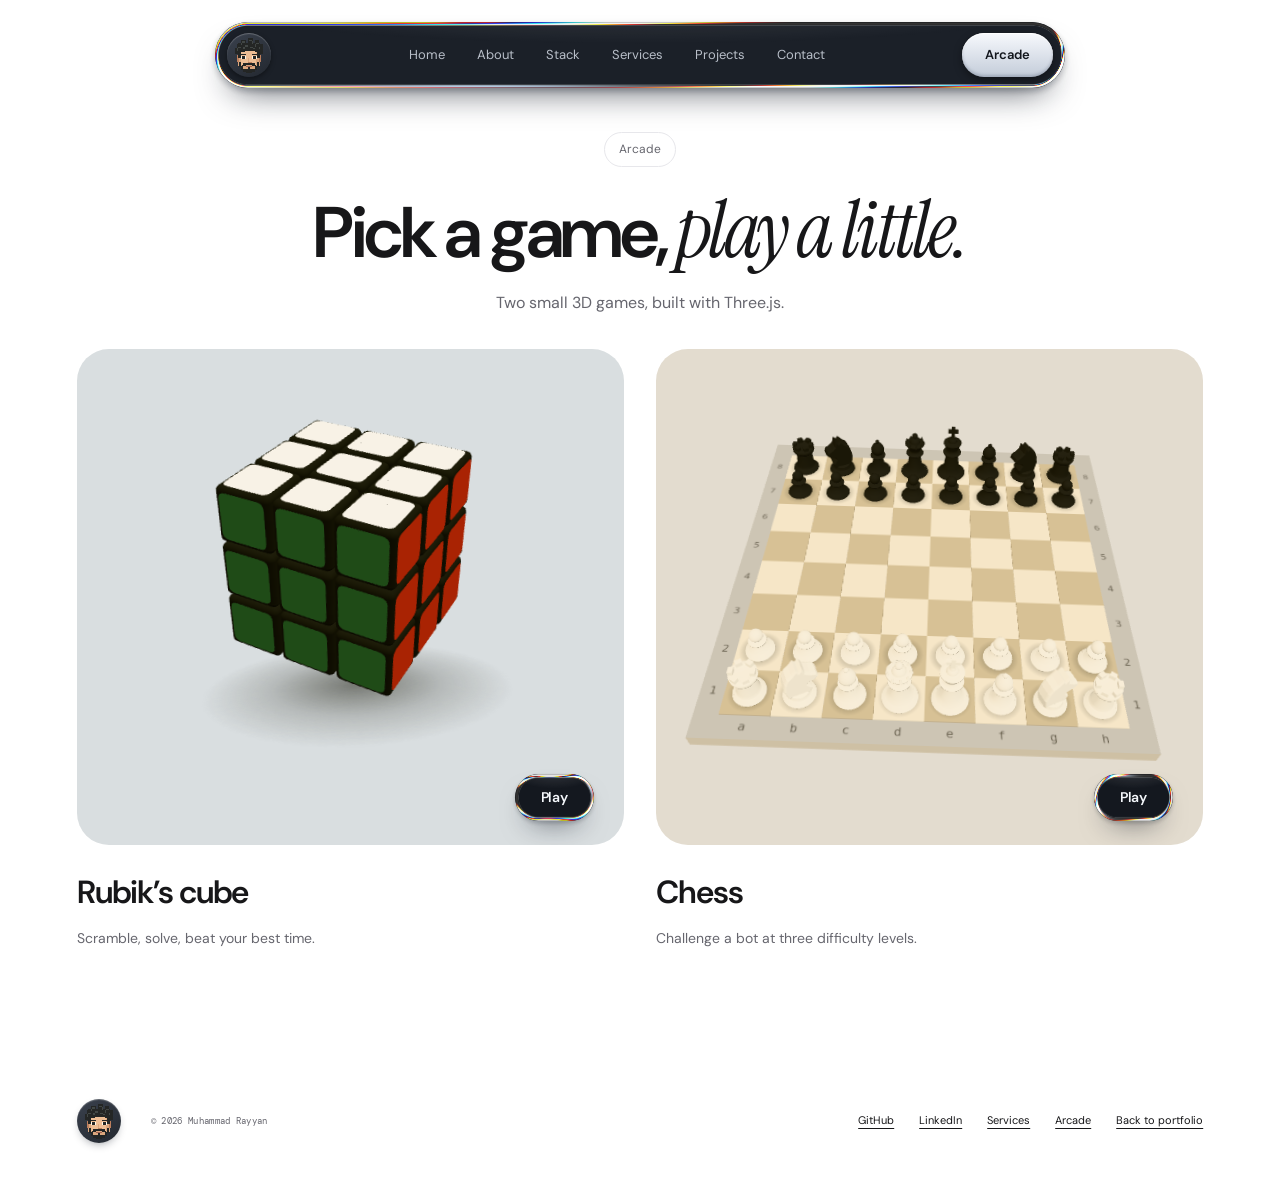
==== arcade/index.html @ 689afe0a "Redesign site with liquid-metal nav, glossy hero shapes, and shared page shell Dark liquid-metal nav" ====
<!doctype html>
<html lang="en">
  <head>
    <meta charset="utf-8" />
    <meta name="viewport" content="width=device-width, initial-scale=1" />
    <meta name="theme-color" content="#ffffff" />
    <title>Arcade | Muhammad Rayyan</title>
    <meta name="description" content="Two small 3D games by Muhammad Rayyan, built with Three.js: a Rubik’s cube you can scramble and solve, and chess against a bot." />
    <link rel="canonical" href="https://www.rayyandev.tech/arcade/" />
    <meta property="og:title" content="Arcade | Muhammad Rayyan" />
    <meta property="og:description" content="Two small 3D games built with Three.js: a Rubik’s cube and chess against a bot." />
    <meta property="og:type" content="website" />
    <meta property="og:url" content="https://www.rayyandev.tech/arcade/" />
    <meta property="og:image" content="https://www.rayyandev.tech/assets/arcade/posters/cube.webp" />
    <meta property="og:site_name" content="Muhammad Rayyan" />
    <meta name="twitter:card" content="summary_large_image" />
    <meta name="twitter:title" content="Arcade | Muhammad Rayyan" />
    <meta name="twitter:image" content="https://www.rayyandev.tech/assets/arcade/posters/cube.webp" />
    <meta name="robots" content="index, follow, max-image-preview:large" />
    <meta property="og:locale" content="en_US" />
    <meta property="og:image:width" content="900" />
    <meta property="og:image:height" content="690" />
    <meta property="og:image:type" content="image/webp" />
    <meta property="og:image:alt" content="3D Rubik&#x27;s cube in Muhammad Rayyan&#x27;s arcade" />
    <meta name="twitter:description" content="Two small 3D games by Muhammad Rayyan, built with Three.js: a Rubik’s cube you can scramble and solve, and chess against a bot." />
    <meta name="twitter:image:alt" content="3D Rubik&#x27;s cube in Muhammad Rayyan&#x27;s arcade" />
    <link rel="describedby" href="/llms.txt" type="text/plain" />
    <link rel="sitemap" href="/sitemap.xml" type="application/xml" />
    <link id="favicon" rel="icon" href="/assets/favicon-avatar.png?v=3" type="image/png" sizes="32x32" />
    <link rel="apple-touch-icon" href="/assets/apple-touch-icon.png?v=3" sizes="180x180" />
    <link rel="preconnect" href="https://fonts.googleapis.com" />
    <link rel="preconnect" href="https://fonts.gstatic.com" crossorigin />
    <link href="https://fonts.googleapis.com/css2?family=DM+Sans:wght@400;450;500;550;600;650;700;750;800;900&family=DM+Mono:wght@400;500&family=Space+Grotesk:wght@500&family=Instrument+Serif:ital@0;1&display=swap" rel="stylesheet" />
        <link rel="stylesheet" href="/assets/portfolio.css" />
    <link rel="stylesheet" href="/assets/cohesion.css?v=8" />
    <link rel="stylesheet" href="/assets/liquid-metal-button.css?v=3" />
    <link rel="stylesheet" href="/assets/navbar.css?v=3" />
    <link rel="stylesheet" href="/assets/arcade/arcade.css?v=3" />
    <script type="importmap">
      {
        "imports": {
          "three": "/assets/vendor/three@0.186.0/three.module.min.js",
          "three/addons/": "/assets/vendor/three@0.186.0/addons/",
          "chess.js": "/assets/vendor/chess.js@1.4.0/chess.js"
        }
      }
    </script>
        <script src="/assets/portfolio.js" defer></script>
    <script src="/assets/liquid-metal-button.js?v=3" defer></script>
    <script src="/assets/navbar.js?v=3" defer></script>
    <script src="/assets/favicon.js" defer></script>
    <script type="module" src="/assets/arcade/index.js"></script>
    <script type="application/ld+json">
      {
        "@context": "https://schema.org",
        "@type": "CollectionPage",
        "name": "Arcade | Muhammad Rayyan",
        "url": "https://www.rayyandev.tech/arcade/",
        "description": "Two small 3D games built with Three.js: a Rubik’s cube and chess against a bot.",
        "isPartOf": { "@id": "https://www.rayyandev.tech/#website" },
        "hasPart": [
          { "@type": "VideoGame", "name": "Rubik’s cube", "url": "https://www.rayyandev.tech/arcade/cube/", "gamePlatform": "Web browser" },
          { "@type": "VideoGame", "name": "Chess", "url": "https://www.rayyandev.tech/arcade/chess/", "gamePlatform": "Web browser" }
        ]
      }
    </script>
  </head>
  <body class="cohesion">
    <a class="skip-link" href="#main">Skip to content</a>
    <header class="site-header glass-nav">
      <a class="nav-avatar" href="/" aria-label="Muhammad Rayyan, home"><img src="/assets/favicon.svg" alt="" width="44" height="44" /></a>
      <nav id="site-navigation" aria-label="Main navigation">
        <a href="/">Home</a>
        <a href="/#about">About</a>
        <a href="/#skills">Stack</a>
        <a href="/services/">Services</a>
        <a href="/#projects">Projects</a>
        <a href="/#contact">Contact</a>
      </nav>
      <a class="nav-arcade" href="/arcade/" aria-current="page">Arcade</a>
      <button class="nav-toggle" type="button" aria-expanded="false" aria-controls="site-navigation" aria-label="Open navigation" hidden><span></span><span></span></button>
    </header>
    <main id="main">
      <section class="hero arcade-hero wrap" aria-labelledby="arcade-title">
        <p class="arcade-eyebrow">Arcade</p>
        <h1 id="arcade-title">Pick a game, <em>play a little.</em></h1>
        <p class="arcade-intro">Two small 3D games, built with Three.js.</p>
      </section>

      <section class="arcade-games wrap section-space" aria-label="Games">
        <div class="project-pair">
          <article class="project game-card" data-game="cube">
            <a class="project-visual game-visual cube-visual" href="/arcade/cube/" aria-label="Play Rubik’s cube">
              <div class="game-stage-preview">
                <img src="/assets/arcade/posters/cube.webp" width="900" height="690" alt="" decoding="async" />
              </div>
              <div class="visual-bottomline mono">
                <span class="liquid-button play-pill">Play</span>
              </div>
            </a>
            <div class="project-info">
              <div>
                <h2 class="game-card-title"><a href="/arcade/cube/">Rubik’s cube</a></h2>
              </div>
              <div>
                <p>Scramble, solve, beat your best time.</p>
                <p class="game-record" id="cube-record" hidden></p>
              </div>
            </div>
          </article>
          <article class="project project-offset game-card" data-game="chess">
            <a class="project-visual game-visual chess-visual" href="/arcade/chess/" aria-label="Play chess against the bot">
              <div class="game-stage-preview">
                <img src="/assets/arcade/posters/chess.webp" width="900" height="690" alt="" decoding="async" />
              </div>
              <div class="visual-bottomline mono">
                <span class="liquid-button play-pill">Play</span>
              </div>
            </a>
            <div class="project-info">
              <div>
                <h2 class="game-card-title"><a href="/arcade/chess/">Chess</a></h2>
              </div>
              <div>
                <p>Challenge a bot at three difficulty levels.</p>
                <p class="game-record" id="chess-record" hidden></p>
              </div>
            </div>
          </article>
        </div>
      </section>
    </main>
    <footer class="site-footer wrap">
      <a class="footer-avatar" href="/" aria-label="Muhammad Rayyan, home"><img src="/assets/favicon.svg" alt="" width="44" height="44" /></a>
      <p class="mono">© <span id="year">2026</span> Muhammad Rayyan</p>
      <div>
        <a href="https://github.com/mrayyan911" target="_blank" rel="noopener noreferrer">GitHub</a
        ><a href="https://linkedin.com/in/muhammadrayyan911" target="_blank" rel="noopener noreferrer">LinkedIn</a
        ><a href="/services/">Services</a
        ><a href="/arcade/">Arcade</a
        ><a href="/">Back to portfolio</a>
      </div>
    </footer>
  </body>
</html>
---- assets/portfolio.css ----
/* A quiet paper surface, oversized type, and one vermilion accent. */
:root {
  --paper: #f3f0e9;
  --ink: #25251f;
  --muted: #68685f;
  --line: #cccac1;
  --red: #b93422;
  --serif: "Instrument Serif", Georgia, serif;
  --sans: "DM Sans", Arial, sans-serif;
  --numerals: "Space Grotesk", "DM Sans", sans-serif;
  --mono: "DM Mono", Consolas, monospace;
  --gutter: clamp(22px, 5.2vw, 90px);
}
* {
  box-sizing: border-box;
}
html {
  scroll-behavior: smooth;
  scroll-padding-top: 30px;
}
body {
  margin: 0;
  background: var(--paper);
  color: var(--ink);
  font-family: var(--sans);
  font-size: 16px;
  line-height: 1.6;
  -webkit-font-smoothing: antialiased;
}
::selection {
  background: var(--red);
  color: var(--paper);
}
a {
  color: inherit;
  text-decoration: none;
}
button {
  font: inherit;
  cursor: pointer;
}
button,
a,
summary {
  -webkit-tap-highlight-color: #b9342220;
  touch-action: manipulation;
}
a:focus-visible,
button:focus-visible,
summary:focus-visible {
  outline: 2px solid var(--red);
  outline-offset: 6px;
}
img {
  display: block;
  max-width: 100%;
  height: auto;
}
figure,
p,
h1,
h2,
h3,
h4 {
  margin: 0;
}
em {
  font-family: var(--serif);
  font-weight: 400;
}
h1,
h2,
h3,
h4 {
  font-weight: 550;
}
h2 {
  font-size: clamp(48px, 6.5vw, 92px);
  line-height: 0.98;
  letter-spacing: -0.055em;
}
h2 em {
  letter-spacing: -0.035em;
}
h3 {
  font-size: 30px;
  line-height: 1.2;
  letter-spacing: -0.035em;
}
.wrap {
  width: min(100%, 1600px);
  padding-inline: var(--gutter);
  margin-inline: auto;
}
.mono {
  font-family: var(--mono);
  font-size: 11px;
  line-height: 1.6;
  letter-spacing: 0.035em;
}
.eyebrow .index-number {
  font-size: 12px;
}
.visual-topline .index-number {
  font-size: 11px;
}
.index-number {
  font-family: var(--numerals);
  font-weight: 500;
  font-variant-numeric: lining-nums tabular-nums;
  letter-spacing: 0;
}
.accent {
  color: var(--red);
}
.eyebrow {
  text-transform: uppercase;
  margin-bottom: 24px;
}
.section-space {
  padding-block: 110px;
}
.skip-link {
  position: fixed;
  z-index: 10;
  left: 20px;
  top: -100px;
  padding: 12px 18px;
  background: var(--ink);
  color: var(--paper);
}
.skip-link:focus {
  top: 16px;
}
.text-link {
  display: inline-flex;
  align-items: center;
  gap: 35px;
  border-bottom: 1px solid var(--ink);
  padding-block: 10px;
  font-size: 14px;
  font-weight: 550;
}
.text-link:hover {
  color: var(--red);
  border-color: var(--red);
}
.inline-icon {
  vertical-align: middle;
  margin-left: 8px;
}
.visual-action {
  flex-shrink: 0;
  font-family: var(--sans);
  font-size: 12px;
  font-weight: 550;
  text-transform: none;
  letter-spacing: 0;
  text-decoration: underline;
  text-underline-offset: 4px;
}
.project-visual:hover .visual-action,
.project-visual:focus-visible .visual-action {
  text-decoration-thickness: 2px;
}
.project-info h3 a {
  text-decoration: underline;
  text-decoration-color: var(--line);
  text-decoration-thickness: 1px;
  text-underline-offset: 6px;
}
.project-info h3 a:hover {
  text-decoration-color: currentColor;
}
.site-footer > div a {
  display: inline-flex;
  align-items: center;
  min-height: 44px;
  text-decoration: underline;
  text-underline-offset: 4px;
}
.site-header nav a:hover {
  text-decoration: underline;
  text-underline-offset: 5px;
}
/* Masthead and introduction */
.site-header {
  display: flex;
  align-items: center;
  gap: 48px;
  padding-block: 25px;
}
.wordmark {
  font-size: 30px;
  line-height: 1;
  font-weight: 800;
  letter-spacing: -1.8px;
  display: flex;
  align-items: center;
}
.header-note {
  font-size: 10px;
  line-height: 1.35;
  color: var(--muted);
}
.site-header nav {
  margin-left: auto;
  display: flex;
  align-items: center;
  gap: 35px;
  font-size: 13px;
}
.site-header nav a {
  padding-block: 12px;
}
.site-header nav a:hover {
  color: var(--red);
}
.nav-count {
  vertical-align: super;
  font-size: 8px;
  margin-left: 3px;
}
.hero-topline {
  border-top: 1px solid var(--line);
  padding-top: 23px;
  display: flex;
  justify-content: space-between;
  text-transform: uppercase;
  font-size: 10px;
}
.status-dot {
  display: inline-block;
  height: 6px;
  width: 6px;
  border-radius: 50%;
  background: var(--red);
  margin-right: 8px;
  vertical-align: middle;
}
.hero-composition {
  position: relative;
  padding-top: 58px;
  min-height: 430px;
}
.hero-name {
  position: relative;
  z-index: 1;
}
.hero-name .eyebrow {
  display: block;
  margin-bottom: 15px;
}
h1 {
  font-size: clamp(70px, 11.7vw, 176px);
  line-height: 0.83;
  letter-spacing: -0.082em;
  font-weight: 650;
}
.portrait-note {
  position: absolute;
  right: 5%;
  top: 70px;
  width: clamp(175px, 20vw, 265px);
  transform: rotate(6deg);
  z-index: 2;
  background: #e5dfd2;
  padding: 10px;
  box-shadow: 0 8px 22px #25251f13;
}
.portrait-image {
  overflow: hidden;
  aspect-ratio: 4/4.3;
  background: #77705e;
}
.portrait-image img {
  height: 100%;
  width: 100%;
  object-fit: cover;
  object-position: 50% 28%;
  filter: grayscale(1);
  transition: filter 0.4s;
}
.portrait-note:hover img {
  filter: grayscale(0);
}
.portrait-note figcaption {
  display: flex;
  align-items: center;
  justify-content: space-between;
  padding: 11px 2px;
}
.portrait-note figcaption .mono {
  font-size: 8px;
  letter-spacing: 0;
}
.hero-bracket {
  position: absolute;
  right: 0;
  bottom: 20px;
  color: var(--red);
  font-size: 72px;
  line-height: 1;
  transform: rotate(-10deg);
  letter-spacing: -12px;
}
.hero-bottom {
  display: grid;
  grid-template-columns: 1.35fr 1fr;
  align-items: end;
  gap: 60px;
  padding-block: 35px 50px;
}
.hero-statement {
  font-size: clamp(25px, 3.3vw, 45px);
  line-height: 1.18;
  letter-spacing: -0.035em;
}
.hero-statement em {
  font-size: 1.17em;
}
.hero-intro {
  max-width: 390px;
  justify-self: end;
}
.hero-intro > p {
  font-size: 15px;
  color: var(--muted);
  line-height: 1.7;
}
.hero-intro .text-link {
  margin-top: 12px;
}
.hero-links {
  display: flex;
  flex-wrap: wrap;
  gap: 8px 28px;
}
.hero-foot {
  display: flex;
  justify-content: space-between;
  border-top: 1px solid var(--line);
  padding-block: 18px;
  font-size: 9px;
  text-transform: uppercase;
  color: var(--muted);
}
/* Selected work */
.section-heading {
  display: flex;
  justify-content: space-between;
  align-items: end;
  gap: 40px;
  margin-bottom: 56px;
}
.section-aside {
  font-size: 14px;
  color: var(--muted);
  line-height: 1.7;
  padding-bottom: 5px;
}
.project {
  min-width: 0;
}
.project-visual {
  min-width: 0;
  width: 100%;
  position: relative;
  display: flex;
  flex-direction: column;
  justify-content: space-between;
  overflow: hidden;
  padding: 28px 32px;
  transition: background 0.25s;
}
.visual-topline,
.visual-bottomline {
  display: flex;
  align-items: center;
  justify-content: space-between;
  gap: 12px;
  font-size: 9px;
  text-transform: uppercase;
}
.journal-visual {
  background: #ded9ce;
  color: #3d3b34;
  padding: 25px 35px;
}
.journal-screenshot {
  width: 100%;
  height: auto;
  margin-block: 28px;
  box-shadow: 0 10px 30px #3530221a;
}
.usage-visual .visual-bottomline {
  justify-content: flex-end;
}
.journal-preview {
  background: #faf8f2;
  width: 86%;
  margin: 40px auto;
  box-shadow: 0 10px 30px #3530221a;
  padding: 26px 35px 32px;
  transform: rotate(-1.4deg);
  transition: transform 0.35s;
}
.journal-visual:hover .journal-preview {
  transform: rotate(0);
}
.journal-masthead {
  display: flex;
  justify-content: space-between;
  align-items: center;
  gap: 15px;
}
.journal-masthead strong {
  font-family: Georgia, serif;
  font-size: clamp(28px, 4vw, 58px);
  font-weight: 700;
  letter-spacing: -0.07em;
  line-height: 1;
}
.journal-masthead strong > span {
  color: var(--red);
}
.journal-masthead > .mono {
  font-size: 7px;
  max-width: 85px;
}
.journal-rule {
  border-top: 2px solid var(--ink);
  border-bottom: 1px solid var(--ink);
  height: 5px;
  margin: 20px 0 26px;
}
.journal-cover-label {
  font-size: 8px;
  text-transform: uppercase;
  color: var(--red);
}
.journal-cover > p {
  font-size: clamp(32px, 5.6vw, 82px);
  letter-spacing: -0.065em;
  line-height: 1.03;
  margin: 18px 0 30px;
}
.journal-cover > p em {
  font-size: 1.16em;
}
.journal-columns {
  display: grid;
  grid-template-columns: 1fr 1fr 1fr;
  border-top: 1px solid var(--line);
  padding-top: 15px;
  gap: 15px;
}
.journal-columns > span {
  font-size: 12px;
  font-weight: 550;
  border-right: 1px solid var(--line);
}
.journal-columns > span:last-child {
  border: 0;
}
.journal-columns small {
  font-size: 9px;
  color: var(--muted);
  font-weight: 400;
}
.project-info {
  display: grid;
  grid-template-columns: 1fr 1fr;
  gap: 50px;
  margin-block: 28px 20px;
}
.project-type {
  font-size: 9px;
  text-transform: uppercase;
  color: var(--muted);
  margin-bottom: 10px;
}
.project-info h3 {
  font-size: 34px;
}
.project-info h3 a {
  display: flex;
  gap: 25px;
  align-items: center;
}
.project-info h3 a:hover {
  color: var(--red);
}
.project-info > div > p:not(.project-type) {
  font-size: 14px;
  line-height: 1.8;
  color: var(--muted);
}
.project-info > div > p.stack {
  font-size: 9px;
  line-height: 1.8;
  margin-top: 15px;
  color: var(--ink);
}
details summary {
  list-style: none;
  cursor: pointer;
  display: flex;
  align-items: center;
  justify-content: space-between;
  gap: 20px;
  padding-block: 15px;
  font-size: 12px;
}
details summary::-webkit-details-marker {
  display: none;
}
details summary:hover {
  color: var(--red);
}
details summary span {
  font-size: 20px;
  transition: transform 0.2s;
}
details[open] summary span {
  transform: rotate(45deg);
}
.project-details {
  border-block: 1px solid var(--line);
}
.detail-content {
  font-size: 14px;
  max-width: 650px;
  padding-bottom: 24px;
  color: var(--muted);
}
.detail-content p + p {
  margin-top: 12px;
}
.detail-content .text-link {
  margin-top: 12px;
  color: var(--ink);
}
.detail-note {
  font-size: 12px;
}
.project-pair {
  display: grid;
  grid-template-columns: 1fr 1fr;
  gap: 45px;
  margin-top: 65px;
  align-items: start;
}
.project-pair .project-info {
  grid-template-columns: 1fr;
  gap: 15px;
}
.project-pair .project-info h3 {
  font-size: 29px;
}
.project-pair .project-visual {
  aspect-ratio: 1.3;
  min-height: 340px;
  padding: 25px;
}
.project-pair .visual-topline,
.project-pair .visual-bottomline {
  font-size: 8px;
}
.project-offset {
  padding-top: 95px;
}
.usage-visual {
  background: #dbe2d4;
  color: #344236;
}
.usage-art {
  position: relative;
  margin: 20px auto;
  width: 100%;
  max-width: 400px;
  display: flex;
  flex-direction: column;
  align-items: center;
}
.usage-caption {
  font-size: 11px;
  line-height: 1.6;
  text-align: center;
}
.usage-demo {
  background: #20231f;
  padding: 18px 22px;
  border-radius: 28px;
  width: 90%;
  max-width: 340px;
  margin: 28px auto 18px;
  box-shadow: 0 14px 30px #25251f26;
  transform: rotate(-5deg);
  transition: transform 0.3s;
}
.usage-visual:hover .usage-demo {
  transform: rotate(0);
}
.usage-row {
  display: flex;
  align-items: center;
  gap: 12px;
}
.usage-row + .usage-row {
  margin-top: 14px;
}
.agent-icon {
  display: block;
  width: 23px;
  height: 23px;
  flex-shrink: 0;
}
.claude-icon {
  color: #dfad92;
}
.codex-icon {
  color: #dbebd2;
}
.usage-track {
  height: 5px;
  border-radius: 5px;
  background: #ffffff20;
  flex: 1;
  overflow: hidden;
}
.usage-track > span {
  display: block;
  height: 100%;
  background: #d8a88c;
  border-radius: 5px;
}
.usage-row + .usage-row .usage-track > span {
  background: #c1d8b0;
}
.usage-value {
  font: 11px var(--mono);
  color: #eeeee6;
}
.agent-name {
  font: 9px var(--mono);
  color: #aab5a4;
  width: 35px;
}
.usage-annotation {
  font-size: 8px;
  margin-left: 60px;
}
.imagenix-visual {
  background: #dfdce6;
  color: #37303f;
}
.browser-frame {
  width: 96%;
  margin: 40px auto 35px;
  box-shadow: 0 15px 30px #33304b26;
  transform: rotate(-3deg);
  transition: transform 0.35s;
}
.imagenix-visual:hover .browser-frame {
  transform: rotate(0);
}
.browser-bar {
  display: flex;
  justify-content: space-between;
  background: #f5f4f7;
  font-family: var(--mono);
  font-size: 7px;
  padding: 8px 10px;
  border-radius: 5px 5px 0 0;
}
.browser-bar > span:first-child {
  letter-spacing: 3px;
  color: #9d99a8;
}
.browser-frame img {
  width: 100%;
}
.more-work {
  margin-top: 45px;
}
/* Experience, skills, and the person behind the work */
.experience-section {
  background: #e9e6de;
}
.experience-row {
  display: grid;
  grid-template-columns: 1fr 1.6fr;
  border-top: 1px solid #bfbdb5;
  padding-top: 38px;
  gap: 50px;
}
.experience-row + .experience-row {
  margin-top: 55px;
}
.experience-meta > p:first-child {
  color: var(--muted);
  font-size: 10px;
  margin-bottom: 25px;
}
.experience-meta h3 {
  font-size: 40px;
  margin-bottom: 12px;
}
.experience-copy h4 {
  font-size: 29px;
  line-height: 1.25;
  letter-spacing: -0.03em;
  margin-bottom: 20px;
}
.experience-copy > p,
.experience-copy li {
  font-size: 15px;
  color: #606158;
  line-height: 1.8;
}
.experience-copy ul {
  padding-left: 17px;
  margin-block: 20px;
}
.experience-copy li {
  padding-left: 5px;
  margin-block: 10px;
}
.experience-copy li::marker {
  color: var(--red);
}
.skill-row {
  display: grid;
  grid-template-columns: 40px 1fr 1.2fr;
  gap: 25px;
  align-items: center;
  padding-block: 30px;
  border-top: 1px solid var(--line);
}
.skill-row:last-child {
  border-bottom: 1px solid var(--line);
}
.skill-index {
  font-size: 13px;
  color: var(--red);
}
.skill-row h3 {
  font-size: 24px;
  letter-spacing: -0.04em;
}
.skill-row p {
  color: var(--muted);
  font-size: 14px;
  line-height: 1.8;
}
.about-section {
  border-top: 1px solid var(--line);
}
.about-grid {
  display: grid;
  grid-template-columns: 1fr 1.4fr;
  gap: 100px;
}
.about-portrait {
  margin-top: 55px;
  max-width: 320px;
}
.about-portrait img {
  width: 100%;
  aspect-ratio: 4/5;
  object-fit: cover;
  filter: grayscale(1);
}
.about-portrait figcaption {
  font-size: 9px;
  padding-top: 14px;
  color: var(--muted);
}
.about-copy h2 {
  font-size: clamp(48px, 5vw, 76px);
  margin-bottom: 30px;
}
.about-copy > p {
  color: var(--muted);
  font-size: 15px;
  margin-bottom: 20px;
  max-width: 550px;
}
.about-copy > p.about-lead {
  font-size: 22px;
  line-height: 1.4;
  letter-spacing: -0.03em;
  color: var(--ink);
}
.education-block {
  border-top: 1px solid var(--line);
  padding-top: 25px;
  margin-top: 35px;
}
.education-block > span {
  color: var(--red);
  font-size: 9px;
  text-transform: uppercase;
}
.education-block h3 {
  font-size: 22px;
  margin: 10px 0 7px;
}
.education-block p {
  font-size: 13px;
  color: var(--muted);
}
.education-block p.mono {
  font-size: 10px;
  margin-top: 8px;
}
.certifications {
  border-block: 1px solid var(--line);
  margin-top: 25px;
}
.certifications ul {
  padding: 0;
  list-style: none;
  font-size: 13px;
}
.certifications li {
  padding-bottom: 14px;
}
.certifications li span {
  display: block;
  font-size: 10px;
  color: var(--muted);
}
.about-copy > .text-link {
  margin-top: 24px;
}
/* Contact */
.contact-section {
  background: var(--red);
  color: var(--paper);
  padding-block: 35px 55px;
}
.contact-section::selection,
.contact-section ::selection {
  background: var(--paper);
  color: var(--ink);
}
.contact-top {
  display: flex;
  justify-content: space-between;
  font-size: 10px;
  text-transform: uppercase;
}
.contact-section h2 {
  position: relative;
  font-size: clamp(85px, 12.5vw, 185px);
  line-height: 1.12;
  letter-spacing: -0.06em;
  margin-block: 60px 45px;
}
.contact-section h2 em {
  font-size: 1.13em;
  letter-spacing: -0.03em;
}
.contact-heading {
  position: relative;
}
.mail-note {
  position: absolute;
  right: 0;
  bottom: 0;
  display: flex;
  flex-direction: column;
  align-items: center;
  width: clamp(86px, 15vw, 190px);
  padding: 4px;
}
.mail-note svg {
  display: block;
  width: 100%;
  height: auto;
}
.mail-note > span {
  font-size: clamp(10px, 1vw, 13px);
  text-decoration: underline;
  text-underline-offset: 5px;
  white-space: nowrap;
}
.mail-envelope,
.mail-letter,
.mail-flap {
  transform-box: fill-box;
  transform-origin: center;
  transition: transform 320ms ease;
}
.mail-envelope {
  transform: rotate(-8deg);
}
.mail-flap {
  transform-origin: center top;
}
.mail-note:is(:hover, :focus-visible, :active) .mail-envelope {
  transform: rotate(0);
}
.mail-note:is(:hover, :focus-visible, :active) .mail-flap {
  transform: scaleY(-1);
}
.mail-note:is(:hover, :focus-visible, :active) .mail-letter {
  transform: translateY(-18px);
  transition-delay: 100ms;
}
@media (max-width: 380px) {
  .contact-heading {
    display: grid;
  }
  .mail-note {
    position: static;
    justify-self: end;
    margin-block: -15px 30px;
  }
}
@media (prefers-reduced-motion: reduce) {
  .mail-note .mail-envelope,
  .mail-note:is(:hover, :focus-visible, :active) .mail-letter,
  .mail-note:is(:hover, :focus-visible, :active) .mail-flap {
    transform: none;
  }
}
.contact-bottom {
  border-top: 1px solid #ffffff50;
  padding-top: 30px;
  display: flex;
  justify-content: space-between;
  align-items: end;
  gap: 30px;
}
.contact-bottom p {
  font-size: 14px;
  line-height: 1.8;
  margin-bottom: 16px;
}
.contact-email {
  font-size: clamp(19px, 2.5vw, 32px);
  letter-spacing: -0.04em;
  border-bottom: 1px solid #ffffff80;
  padding-bottom: 5px;
}
.contact-email:hover {
  border-color: var(--paper);
}
.contact-bottom .webmail-option {
  margin: 14px 0 0;
  font-size: 12px;
}
.webmail-option a {
  display: inline-block;
  padding-block: 8px;
  text-decoration: underline;
  text-underline-offset: 4px;
}
.webmail-option a:hover {
  text-decoration-thickness: 2px;
}
.copy-email {
  color: var(--paper);
  background: transparent;
  border: 1px solid #ffffff80;
  padding: 12px 20px;
  font-size: 12px;
}
.copy-email:hover {
  background: var(--paper);
  color: var(--red);
}
.copy-email:focus-visible,
.contact-section a:focus-visible {
  outline-color: var(--paper);
}
.copy-area {
  display: flex;
  flex-direction: column;
  align-items: flex-end;
  gap: 8px;
}
.copy-area [role="status"] {
  font-size: 10px;
  max-width: 240px;
  text-align: right;
}
.site-footer {
  display: flex;
  align-items: center;
  gap: 30px;
  padding-block: 35px;
}
.site-footer > .mono {
  font-size: 9px;
  color: var(--muted);
}
.site-footer > div {
  display: flex;
  gap: 25px;
  margin-left: auto;
  font-size: 11px;
}
.site-footer a:hover {
  color: var(--red);
}
@media (min-width: 1500px) {
  .hero-composition {
    min-height: 485px;
  }
  .hero-bottom {
    padding-top: 40px;
  }
  .portrait-note {
    right: 8%;
  }
  .hero-bracket {
    right: 3%;
  }
}
@media (max-width: 1000px) {
  .section-space {
    padding-block: 80px;
  }
  .hero-composition {
    min-height: 360px;
  }
  .portrait-note {
    right: 2%;
    width: 190px;
    top: 70px;
  }
  h1 {
    font-size: 11.7vw;
  }
  .hero-bottom {
    gap: 35px;
  }
  .hero-bracket {
    bottom: 10px;
  }
  .project-pair {
    gap: 25px;
  }
  .project-pair .project-visual {
    padding: 18px;
    min-height: 330px;
  }
  .project-pair .visual-topline,
  .project-pair .visual-bottomline {
    font-size: 7px;
  }
  .project-pair .project-info h3 {
    font-size: 25px;
  }
  .usage-demo {
    width: 100%;
    padding: 16px;
  }
  .usage-row {
    gap: 9px;
  }
  .about-grid {
    gap: 55px;
  }
  .skill-row {
    grid-template-columns: 25px 1fr 1.2fr;
    gap: 18px;
  }
  .skill-row h3 {
    font-size: 20px;
  }
  .skill-row p {
    font-size: 13px;
  }
}
@media (max-width: 700px) {
  .header-note {
    display: none;
  }
  .site-header {
    gap: 15px;
    padding-block: 22px;
  }
  .wordmark {
    font-size: 27px;
  }
  .site-header nav {
    gap: 20px;
    font-size: 12px;
  }
  .hero-topline {
    font-size: 11px;
    gap: 10px;
    flex-wrap: wrap;
  }
  .hero-composition {
    padding-top: 32px;
    min-height: 0;
    display: grid;
    grid-template-columns: minmax(0, 1fr) clamp(68px, 20vw, 100px);
    align-items: center;
    gap: 12px;
  }
  .hero-name h1 {
    font-size: 11vw;
  }
  h1 {
    font-size: 15.4vw;
    line-height: 0.88;
    letter-spacing: -0.075em;
  }
  .hero-name .eyebrow {
    font-size: 11px;
  }
  .portrait-note {
    position: static;
    width: 100%;
    padding: 5px;
    transform: rotate(7deg);
  }
  .portrait-note figcaption {
    padding-block: 8px;
  }
  .portrait-note figcaption .mono {
    font-size: 6px;
  }
  .hero-bracket {
    right: auto;
    left: 15px;
    bottom: 15px;
    font-size: 60px;
  }
  .hero-bottom {
    grid-template-columns: 1fr;
    gap: 16px;
    padding-block: 30px;
    border-bottom: 1px solid var(--line);
  }
  .hero-statement {
    font-size: 33px;
  }
  .hero-intro {
    justify-self: start;
    max-width: 420px;
  }
  .hero-intro > p {
    font-size: 14px;
  }
  .hero-foot {
    font-size: 7px;
  }
  .section-heading {
    align-items: start;
    flex-direction: column;
    gap: 25px;
    margin-bottom: 35px;
  }
  .section-heading h2 {
    font-size: 56px;
  }
  .section-aside {
    max-width: 300px;
    font-size: 12px;
    padding-top: 0;
  }
  .eyebrow {
    font-size: 9px;
    margin-bottom: 18px;
  }
  .section-space {
    padding-block: 65px;
  }
  .work-section {
    padding-top: 48px;
  }
  .journal-visual {
    padding: 18px;
  }
  .visual-topline,
  .visual-bottomline {
    font-size: 7px;
  }
  .journal-preview {
    width: 96%;
    padding: 20px;
    margin-block: 30px;
  }
  .journal-masthead {
    justify-content: center;
  }
  .journal-masthead > .mono {
    display: none;
  }
  .journal-masthead strong {
    font-size: 37px;
  }
  .journal-rule {
    margin-block: 15px;
  }
  .journal-cover > p {
    font-size: 43px;
    margin: 12px 0 22px;
  }
  .journal-columns {
    gap: 8px;
  }
  .journal-columns > span {
    font-size: 9px;
  }
  .journal-columns small {
    font-size: 7px;
    line-height: 1.4;
    display: block;
    margin-top: 4px;
  }
  .visual-bottomline > span:first-child {
    min-width: 0;
  }
  .project-info {
    grid-template-columns: 1fr;
    gap: 15px;
    margin-top: 22px;
  }
  .project-info h3 {
    font-size: 30px;
  }
  .project-info > div > p:not(.project-type) {
    font-size: 14px;
  }
  .project-pair {
    grid-template-columns: 1fr;
    gap: 45px;
    margin-top: 45px;
  }
  .project-pair .project-visual {
    min-height: 340px;
    aspect-ratio: 1.25;
    padding: 23px;
  }
  .project-pair .visual-topline,
  .project-pair .visual-bottomline {
    font-size: 8px;
  }
  .project-offset {
    padding-top: 0;
  }
  .project-pair .project-info h3 {
    font-size: 28px;
  }
  .usage-demo {
    width: 90%;
    padding: 18px;
  }
  .experience-section .section-heading {
    align-items: start;
  }
  .experience-section .section-heading > .text-link {
    font-size: 11px;
    gap: 15px;
    white-space: nowrap;
  }
  .experience-row {
    grid-template-columns: 1fr;
    gap: 28px;
    padding-top: 26px;
  }
  .experience-meta > p:first-child {
    margin-bottom: 12px;
  }
  .experience-meta h3 {
    font-size: 34px;
  }
  .experience-copy h4 {
    font-size: 25px;
  }
  .experience-copy > p,
  .experience-copy li {
    font-size: 14px;
  }
  .skill-row {
    grid-template-columns: 22px 1fr;
    gap: 13px;
    padding-block: 24px;
  }
  .skill-row h3 {
    font-size: 22px;
  }
  .skill-row p {
    grid-column: 2;
    grid-row: 2;
  }
  .about-grid {
    grid-template-columns: 1fr;
    gap: 35px;
  }
  .about-left {
    display: flex;
    justify-content: space-between;
    gap: 25px;
  }
  .about-left > .eyebrow {
    max-width: 110px;
  }
  .about-portrait {
    margin: 0;
    width: 145px;
    transform: rotate(3deg);
  }
  .about-portrait figcaption {
    font-size: 7px;
    line-height: 1.5;
  }
  .about-copy h2 {
    font-size: 60px;
  }
  .about-copy > p.about-lead {
    font-size: 22px;
  }
  .contact-section {
    padding-block: 25px 35px;
  }
  .contact-top {
    font-size: 8px;
    gap: 20px;
  }
  .contact-section h2 {
    font-size: 17vw;
    margin-block: 50px 35px;
  }
  .contact-bottom {
    align-items: start;
    flex-direction: column;
    gap: 25px;
  }
  .contact-bottom p {
    font-size: 13px;
  }
  .contact-email {
    font-size: 24px;
  }
  .copy-area {
    align-items: start;
  }
  .copy-area [role="status"] {
    text-align: left;
  }
  .site-footer {
    flex-wrap: wrap;
    gap: 22px;
    padding-block: 28px;
  }
  .site-footer > .mono {
    margin-left: auto;
    font-size: 8px;
  }
  .site-footer > div {
    margin-left: 0;
    width: 100%;
    justify-content: space-between;
    font-size: 11px;
  }
}
@media (max-width: 600px) {
  .site-header {
    flex-wrap: wrap;
    gap: 10px;
  }
  .site-header nav {
    width: 100%;
    margin-left: 0;
    justify-content: space-between;
    gap: 12px;
  }
  .site-header nav a {
    white-space: nowrap;
    min-height: 44px;
  }
}
@media (max-width: 380px) {
  .site-header nav {
    gap: 14px;
    font-size: 11px;
  }
  .hero-topline {
    font-size: 11px;
  }
  .hero-statement {
    font-size: 29px;
  }
  .section-heading h2 {
    font-size: 48px;
  }
  .section-aside {
    font-size: 11px;
    max-width: 280px;
  }
  .section-heading {
    gap: 15px;
  }
  .project-pair .visual-topline,
  .project-pair .visual-bottomline {
    font-size: 7px;
  }
  .about-copy h2 {
    font-size: 51px;
  }
  .contact-email {
    font-size: 21px;
  }
  .journal-preview {
    padding: 16px;
  }
  .journal-cover > p {
    font-size: 36px;
  }
  .usage-value {
    font-size: 10px;
  }
  .usage-row {
    gap: 8px;
  }
  .agent-name {
    font-size: 8px;
    width: 30px;
  }
}
@media (prefers-reduced-motion: reduce) {
  html {
    scroll-behavior: auto;
  }
  *,
  *::before,
  *::after {
    transition: none !important;
    animation: none !important;
  }
}
@media print {
  body {
    background: white;
    color: black;
  }
  .site-header nav,
  .hero-bracket,
  .copy-area,
  .hero-foot {
    display: none;
  }
  .section-space {
    padding-block: 30px;
  }
  .hero-composition {
    min-height: 290px;
  }
  h1 {
    font-size: 80px;
  }
  .portrait-note {
    width: 160px;
    top: 40px;
  }
  .hero-bottom {
    padding-block: 25px;
  }
  .project-visual {
    break-inside: avoid;
  }
  .project-pair {
    gap: 25px;
  }
  .contact-section {
    background: white;
    color: black;
    border-top: 1px solid black;
  }
  .contact-section h2 {
    font-size: 70px;
    margin-block: 25px;
  }
  .contact-email {
    font-size: 22px;
  }
  .about-grid {
    gap: 40px;
  }
  .site-footer {
    padding-block: 20px;
  }
  a {
    color: inherit;
  }
}
---- assets/cohesion.css ----
/* Cohesion-inspired homepage. Shared content and arcade styles stay independent. */
.cohesion {
  --paper: #fff;
  --ink: #171719;
  --muted: #66666e;
  --line: #e7e7eb;
  --red: #ca3900;
  --gutter: clamp(22px, 6vw, 96px);
}
.cohesion .wrap { max-width: 1320px; }







.cohesion-hero { position: relative; overflow: clip; padding-top: 52px; }
.hero-greeting { position: relative; z-index: 2; text-align: center; }

.hero-greeting h1 { font-size: clamp(42px, 4vw, 60px); letter-spacing: -.05em; line-height: 1.1; font-weight: 600; }
.hero-greeting h1 em { font-size: 1.12em; }
.hero-greeting > p:last-child { margin-top: 13px; font-size: 16px; color: var(--muted); }
.hero-stage { position: relative; max-width: 1440px; margin: 24px auto 0; }
.hero-marquee { position: absolute; top: 54px; left: 50%; transform: translateX(-50%); font-size: clamp(100px, 14.5vw, 220px); font-weight: 900; letter-spacing: -.075em; line-height: 1.1; white-space: nowrap; }
.hero-portrait { position: absolute; width: 260px; left: calc(50% - 130px); top: 2px; transform: rotate(-5deg); background: #6356e6; border-radius: 42px; padding: 9px; box-shadow: 0 16px 30px #29205216; }
.hero-portrait img { width: 100%; aspect-ratio: 1; object-fit: cover; border-radius: 34px; }
.hero-portrait figcaption { display: flex; justify-content: center; gap: 8px; color: white; font-size: 10px; padding: 9px 0 3px; }
.shape { position: absolute; pointer-events: none; }
.hero-sticker { position: absolute; font-size: 11px; background: white; border: 1px solid var(--line); border-radius: 30px; padding: 10px 15px; box-shadow: 0 4px 12px #15152507; }
.hero-invitation { text-align: center; position: relative; padding-bottom: 52px; }
.hero-invitation > p { font-size: 11px; color: var(--muted); margin-bottom: 21px; }
.hero-invitation .status-dot { background: #37804d; }
.primary-button { display: inline-flex; align-items: center; justify-content: center; gap: 32px; border-radius: 50px; background: var(--red); color: white; padding: 17px 26px; font-size: 16px; font-weight: 600; transition: transform .2s, background .2s; }
.primary-button:hover { transform: translateY(-3px); background: #aa3000; }
.hero-work-link { display: block; width: fit-content; margin: 17px auto 0; font-size: 12px; }
.hero-work-link:hover { text-decoration: underline; text-underline-offset: 4px; }
.hero-footnote { display: flex; justify-content: space-between; max-width: 1320px; margin: auto; padding: 22px var(--gutter); font-family: var(--mono); font-size: 9px; color: var(--muted); border-top: 1px solid #f0f0f3; }
.cohesion h2 { font-size: clamp(44px, 5.5vw, 74px); font-weight: 550; letter-spacing: -.055em; }
.cohesion h2 em { font-size: 1.09em; }
.cohesion .eyebrow { font-family: var(--sans); text-transform: none; font-size: 12px; letter-spacing: 0; margin-bottom: 18px; }
.cohesion .eyebrow .index-number { display: none; }
.cohesion .section-space { padding-block: 88px; }
.cohesion .section-heading { margin-bottom: 42px; }
.cohesion .project-visual { border-radius: 24px; }
.cohesion .journal-visual { background: #eeeeff; padding: 26px 36px; }
.cohesion .journal-screenshot { width: 88%; max-height: 440px; object-fit: cover; object-position: top; margin: 30px auto; border-radius: 8px; box-shadow: 0 12px 24px #3b326022; }
.cohesion .project-info h3 a { text-decoration: none; }

.cohesion .project-offset { padding-top: 0; }
.cohesion .project-pair { gap: 32px; margin-top: 48px; }
.cohesion .usage-visual { background: #e8f2d9; }
.cohesion .imagenix-visual { background: #fff0e1; }
.cohesion .experience-section { background: #f8f8fa; border-radius: 40px; max-width: 1440px; margin: auto; }
.cohesion .experience-row { border-color: var(--line); }
.cohesion .experience-copy > p, .cohesion .experience-copy li { color: var(--muted); }
.cohesion .about-section { border: 0; background: #fafafa; }
.cohesion .about-grid { gap: 70px; }
.cohesion .about-portrait { margin-top: 30px; transform: rotate(-4deg); background: #dbd7ff; padding: 10px; border-radius: 32px; }
.cohesion .about-portrait img { filter: none; border-radius: 24px; aspect-ratio: 1; }
.cohesion .contact-section { background: #f0eeff; color: var(--ink); max-width: 1280px; margin: 60px auto 0; border-radius: 36px; padding-block: 60px; }
.cohesion .contact-section h2 { font-size: clamp(60px, 8vw, 110px); margin-block: 0 40px; }
.cohesion .contact-email { font-size: clamp(23px, 3vw, 38px); }
.cohesion .contact-bottom p { color: #5b5669; }
.cohesion .copy-email { color: var(--ink); border-color: #c7c1de; border-radius: 50px; }
.cohesion .copy-email:hover { color: white; background: var(--ink); }
.cohesion .site-footer { padding-block: 40px; }



.hero-marquee { left: 0; width: 100%; transform: none; }
.marquee-track { display: flex; width: max-content; animation: name-travel 32s linear infinite; }
.marquee-track > span { flex-shrink: 0; }
.hero-stage { perspective: 1000px; }
.hero-portrait { transform-origin: center bottom; animation: portrait-flip-up 1.35s cubic-bezier(.16,1,.3,1) both; }
.shape { animation: shape-float 6s ease-in-out infinite; }
.hero-sticker { animation: sticker-drift 7s ease-in-out infinite; }
.motion-toggle { font: inherit; color: inherit; background: transparent; border: 0; padding: 8px 0; margin-block: -8px; text-decoration: underline; text-underline-offset: 4px; }
.motion-toggle[hidden] { display: none; }
.motion-paused .cohesion-hero *, .motion-hidden .cohesion-hero *, .motion-offscreen * { animation-play-state: paused !important; }
.cohesion .site-footer > div { flex-wrap: wrap; }
.cohesion .site-footer > div a { white-space: nowrap; }
@keyframes name-travel { to { transform: translateX(-50%); } }
@keyframes shape-float {
  0%, 100% { transform: translate3d(0, 0, 0) rotate(var(--shape-angle, 0deg)) rotateY(-12deg); }
  50% { transform: translate3d(9px, -22px, 25px) rotate(calc(var(--shape-angle, 0deg) + 12deg)) rotateY(18deg); }
}
@keyframes sticker-drift {
  0%, 100% { transform: translateY(0) rotate(var(--sticker-angle)); }
  50% { transform: translateY(-8px) rotate(calc(var(--sticker-angle) + 3deg)); }
}
@keyframes portrait-flip-up {
  from { opacity: 0; transform: translateY(90px) rotateX(70deg) rotate(-12deg); }
  to { opacity: 1; transform: translateY(0) rotateX(0) rotate(-5deg); }
}
@media (min-width: 1600px) {
  .cohesion-hero { padding-top: 70px; }
  .hero-portrait { width: 280px; left: calc(50% - 140px); }
}
@media (max-width: 1000px) {



  .cohesion .contact-section { margin-inline: 20px; }
}
@media (max-width: 700px) {




  .cohesion-hero { padding-top: 40px; }
  .hero-greeting > p:last-child { font-size: 14px; }

  .hero-marquee { font-size: 120px; top: 70px; }
  .hero-portrait { width: 210px; left: calc(50% - 105px); border-radius: 32px; }
  .hero-portrait img { border-radius: 25px; }
  .hero-portrait figcaption { font-size: 8px; }
  .hero-invitation { padding-bottom: 36px; }
  .hero-invitation > p { font-size: 10px; }
  .primary-button { font-size: 15px; padding: 16px 23px; }
  .hero-footnote { font-size: 7px; gap: 15px; }
  .cohesion .section-space { padding-block: 60px; }
  .cohesion .project-pair { grid-template-columns: 1fr; gap: 36px; }
  .cohesion .journal-visual { padding: 20px; }
  .cohesion .journal-screenshot { width: 100%; margin-block: 24px; }
  .cohesion .experience-section { border-radius: 26px; }
  .cohesion .about-grid { gap: 35px; }
  .cohesion .about-portrait { margin: 0; }
  .cohesion .contact-section { margin: 30px 12px 0; border-radius: 26px; padding-block: 40px; }
  .cohesion .contact-section .wrap { padding-inline: 24px; }
  .cohesion .contact-section h2 { font-size: 60px; }
  .cohesion .mail-note { position: static; margin: -15px 0 25px auto; }
  .cohesion .site-footer { padding-block: 32px; }





  .marquee-track { animation-duration: 24s; }
}
@media (max-width: 380px) {

  .hero-greeting h1 { font-size: 39px; }

  .cohesion .contact-section h2 { font-size: 51px; }
  .cohesion .contact-email { font-size: 21px; }

}
@media (prefers-reduced-motion: reduce) {
  .cohesion-hero * { animation: none !important; transition: none !important; }
  .hero-portrait { opacity: 1; transform: rotate(-5deg); }
  .motion-toggle { display: none; }
}
@media print {
  .cohesion-hero * { animation: none !important; }
  .motion-toggle { display: none; }
  .hero-stage { height: 250px; }
  .hero-portrait { width: 180px; left: calc(50% - 90px); }
  .shape, .hero-sticker, .hero-marquee, .hero-footnote, .hero-work-link { display: none; }
  .cohesion .section-space { padding-block: 30px; }
  .cohesion .contact-section { background: white; margin-top: 20px; }
}

.heading-with-action { display: flex; align-items: flex-end; justify-content: space-between; gap: 24px; flex-wrap: wrap; }

/* Toolkit carousel: two drifting rows with blurred, faded edges. */
.logo-carousel { position: relative; display: grid; gap: 16px; overflow: hidden; padding-block: 6px; }
.logo-carousel::before, .logo-carousel::after {
  content: ''; position: absolute; top: 0; bottom: 0; width: clamp(48px, 12vw, 160px); z-index: 2; pointer-events: none;
  -webkit-backdrop-filter: blur(7px); backdrop-filter: blur(7px);
}
.logo-carousel::before { left: 0; background: linear-gradient(90deg, #fff, #fff0); -webkit-mask-image: linear-gradient(90deg, #000 30%, #0000); mask-image: linear-gradient(90deg, #000 30%, #0000); }
.logo-carousel::after { right: 0; background: linear-gradient(270deg, #fff, #fff0); -webkit-mask-image: linear-gradient(270deg, #000 30%, #0000); mask-image: linear-gradient(270deg, #000 30%, #0000); }
.logo-row { overflow: hidden; }
.logo-track { display: flex; width: max-content; animation: logo-drift 55s linear infinite; }
.logo-row-reverse .logo-track { animation-direction: reverse; animation-duration: 62s; }
.logo-carousel:hover .logo-track { animation-play-state: paused; }
.logo-list { display: flex; gap: 12px; margin: 0; padding: 0 6px; list-style: none; }
.logo-chip {
  display: flex; align-items: center; gap: 12px; padding: 12px 22px 12px 14px; border: 1px solid var(--line); border-radius: 999px;
  background: #fff; font-size: 15px; font-weight: 550; letter-spacing: -.02em; white-space: nowrap;
  transition: transform .25s cubic-bezier(.2, .8, .2, 1), box-shadow .25s, border-color .25s;
}
.logo-chip:hover { transform: translateY(-2px); border-color: #d6d6de; box-shadow: 0 10px 20px -14px #29223b66; }
.logo-mark { flex: none; display: grid; place-items: center; width: 28px; height: 28px; border-radius: 9px; background: #f6f5ff; }
.logo-mark:not(.logo-letter) { background-color: transparent; position: relative; }
.logo-mark:not(.logo-letter)::before {
  content: ''; width: 24px; height: 24px; background: var(--brand);
  -webkit-mask: var(--icon) center / contain no-repeat; mask: var(--icon) center / contain no-repeat;
}
.logo-letter { font-size: 14px; font-weight: 700; color: var(--brand); background: color-mix(in srgb, var(--brand) 14%, #fff); }
@keyframes logo-drift { to { transform: translateX(-50%); } }
.motion-paused .logo-track { animation-play-state: paused; }
@media (prefers-reduced-motion: reduce) {
  .logo-track { animation: none; width: auto; flex-wrap: wrap; }
  .logo-list { flex-wrap: wrap; }
  .logo-list[aria-hidden="true"] { display: none; }
  .logo-carousel::before, .logo-carousel::after { display: none; }
}
@media (max-width: 720px) { .logo-chip { padding: 10px 18px 10px 12px; font-size: 14px; } }
.cohesion .visually-hidden { position: absolute; width: 1px; height: 1px; margin: -1px; overflow: hidden; clip: rect(0 0 0 0); white-space: nowrap; }

/* Toolkit heading: serif italic between two fading hairlines. */
.cohesion .toolkit-title { display: flex; align-items: center; gap: clamp(16px, 3vw, 36px); margin: 0 0 34px; text-align: center; font-family: var(--serif, "Instrument Serif", serif); font-style: italic; font-weight: 400; font-size: clamp(38px, 4.4vw, 58px); letter-spacing: -.03em; line-height: 1; }
.toolkit-title::before, .toolkit-title::after { content: ''; flex: 1; height: 1px; background: linear-gradient(90deg, #0000, #c9c9d3); }
.toolkit-title::after { background: linear-gradient(270deg, #0000, #c9c9d3); }

/* Footer avatar replaces the text wordmark. */
.cohesion .footer-avatar { flex: 0 0 44px; display: grid; place-items: center; width: 44px; height: 44px; border-radius: 50%; background: linear-gradient(145deg, #3a414d, #232830); box-shadow: inset 0 1px 1px #ffffff40, 0 4px 10px -4px #0b122073; transition: transform .3s; }
.cohesion .footer-avatar img { width: 36px; height: 36px; image-rendering: pixelated; }
.cohesion .footer-avatar:hover { transform: rotate(-9deg); }
.cohesion .footer-avatar:focus-visible { outline: 2px solid var(--red); outline-offset: 4px; }

/* ── Hero objects: larger glossy clay shapes ──
   --k scales every shape and its offsets together at smaller widths. */
.hero-stage { --k: 1; height: 410px; margin-top: 30px; }
.shape { width: calc(var(--s) * var(--k)); height: auto; aspect-ratio: 1; overflow: visible; filter: drop-shadow(0 calc(22px * var(--k)) calc(22px * var(--k)) #3a26622e); }
.shape-cone    { --s: 220px; --shape-angle: -14deg; left: 19%;  top: calc(-96px * var(--k)); animation-duration: 7s;   animation-delay: -2s; }
.shape-orb     { --s: 190px; --shape-angle: 0deg;   left: 8%;   top: calc(112px * var(--k)); animation-duration: 5.5s; animation-delay: -1s; }
.shape-capsule { --s: 190px; --shape-angle: 28deg;  left: 25%;  top: calc(236px * var(--k)); animation-duration: 8s;   animation-delay: -4s; }
.shape-donut   { --s: 230px; --shape-angle: 24deg;  right: 20%; top: calc(-112px * var(--k)); animation-duration: 8s;  animation-delay: -3s; }
.shape-cube    { --s: 190px; --shape-angle: -10deg; right: 9%;  top: calc(150px * var(--k)); animation-duration: 6.5s; animation-delay: -5s; }
.shape-plus    { --s: 140px; --shape-angle: 14deg;  right: 26%; top: calc(268px * var(--k)); animation-duration: 6s;   animation-delay: -1.5s; }
.sticker-left  { left: 11%; top: 340px; --sticker-angle: -9deg; animation-delay: -2s; }
.sticker-right { right: 8%; top: 352px; --sticker-angle: 9deg; animation-delay: -5s; }
@media (min-width: 1600px) { .hero-stage { height: 440px; margin-top: 36px; } }
@media (max-width: 1000px) {
  .hero-stage { --k: .68; height: 380px; }
  .shape-cone { left: 12%; } .shape-orb { left: 2%; } .shape-capsule { left: 19%; }
  .shape-donut { right: 12%; } .shape-cube { right: 2%; } .shape-plus { right: 19%; }
  .sticker-left { left: 8%; } .sticker-right { right: 8%; }
}
@media (max-width: 700px) {
  .hero-stage { --k: .42; height: 330px; margin-top: 33px; }
  .shape-cone { left: 4%; top: calc(-70px * var(--k)); } .shape-orb { left: -4%; top: calc(210px * var(--k)); }
  .shape-capsule { left: 14%; top: calc(500px * var(--k)); }
  .shape-donut { right: 3%; top: calc(-90px * var(--k)); } .shape-cube { right: -3%; top: calc(320px * var(--k)); }
  .shape-plus { right: 20%; top: calc(560px * var(--k)); }
  .sticker-left { left: 6%; top: 262px; font-size: 9px; padding: 7px 10px; }
  .sticker-right { right: 2%; top: 302px; font-size: 9px; padding: 7px 10px; }
}
@media (max-width: 380px) { .sticker-right { right: 0; top: 190px; } }

/* CTA action button: white pill with a dark arrow chip. On hover the label slides away,
   the chip grows to fill the pill and the arrow turns up and right. */
.cta-button {
  position: relative; display: inline-flex; align-items: center; height: 52px; padding: 0 64px 0 24px; border-radius: 999px;
  background: #fff; color: var(--ink); font-size: 15px; font-weight: 600; letter-spacing: -.01em; white-space: nowrap; overflow: hidden;
  box-shadow: 0 0 0 1px #e4e4ea, 0 1px 1px #c4c4c438, 0 4px 4px -2px #c4c4c433, 0 12px 20px -8px #c4c4c452;
  transition: box-shadow .5s cubic-bezier(.2, .8, .2, 1);
}
.cta-label { transition: transform .55s cubic-bezier(.34, 1.3, .5, 1), opacity .3s; }
.cta-chip {
  position: absolute; top: 6px; right: 6px; bottom: 6px; width: 40px; display: grid; place-items: center; border-radius: 999px;
  background: var(--ink); color: #fff; box-shadow: 0 6px 10px -4px #17171980;
  transition: width .6s cubic-bezier(.34, 1.25, .5, 1);
}
.cta-chip svg { transition: transform .6s cubic-bezier(.34, 1.4, .5, 1); }
.cta-button:focus-visible { outline: 2px solid var(--red); outline-offset: 4px; }
.cta-button:active .cta-chip { transform: scale(.97); }
@media (hover: hover) {
  .cta-button:hover, .cta-button:focus-visible { box-shadow: 0 0 0 1px #e4e4ea; }
  .cta-button:hover .cta-label, .cta-button:focus-visible .cta-label { transform: translateX(-36px); opacity: 0; }
  .cta-button:hover .cta-chip, .cta-button:focus-visible .cta-chip { width: calc(100% - 12px); }
  .cta-button:hover .cta-chip svg, .cta-button:focus-visible .cta-chip svg { transform: rotate(-45deg) scale(1.3); }
}
@media (prefers-reduced-motion: reduce) { .cta-button *, .cta-button { transition: none; } }
---- assets/liquid-metal-button.css ----
/* Liquid metal button: dark glass face, chrome rim drawn by WebGL.
   Without JS/WebGL the conic-gradient rim below is the complete design. */
.liquid-button {
  --lm-rim: 3px;
  position: relative;
  isolation: isolate;
  display: inline-flex;
  align-items: center;
  justify-content: center;
  padding: 18px 34px;
  border-radius: 999px;
  color: #f4f7fb;
  font-size: 16px;
  font-weight: 600;
  letter-spacing: -.01em;
  text-decoration: none;
  background: #14181f;
  box-shadow: 0 14px 28px -14px #0b1220a6, 0 2px 4px #0b122033;
  transition: transform .25s cubic-bezier(.2, .8, .2, 1), box-shadow .25s;
  -webkit-tap-highlight-color: transparent;
}
.liquid-button::before { /* static rim / fallback */
  content: '';
  position: absolute;
  inset: 0;
  z-index: -2;
  border-radius: inherit;
  padding: var(--lm-rim);
  background: conic-gradient(from 210deg, #8995a6, #f4f8ff, #1a2130, #dbe6f5, #fff, #6f7f95, #0d131d, #eaf3ff, #8995a6);
  -webkit-mask: linear-gradient(#000 0 0) content-box, linear-gradient(#000 0 0);
  -webkit-mask-composite: xor;
  mask: linear-gradient(#000 0 0) content-box exclude, linear-gradient(#000 0 0);
}
.liquid-button::after { /* glass sheen on the face */
  content: '';
  position: absolute;
  inset: var(--lm-rim);
  z-index: -1;
  border-radius: inherit;
  background: radial-gradient(120% 90% at 50% -20%, #ffffff26, transparent 55%);
  pointer-events: none;
}
.liquid-button canvas {
  position: absolute;
  inset: 0;
  width: 100%;
  height: 100%;
  z-index: -1;
  border-radius: inherit;
  pointer-events: none;
}
.liquid-button[data-webgl]::before { opacity: 0; }
.liquid-button:hover { transform: translateY(-2px); box-shadow: 0 18px 32px -14px #0b1220bf, 0 2px 4px #0b122033; }
.liquid-button:active { transform: translateY(1px) scale(.988); }
.liquid-button:focus-visible { outline: 2px solid #749ee8; outline-offset: 5px; }
@media (max-width: 720px) { .liquid-button { padding: 17px 30px; font-size: 15px; } }
---- assets/navbar.css ----
/* Liquid metal bar: dark surface, chrome rim drawn by liquid-metal-button.js
   (conic-gradient fallback below when WebGL is unavailable). */
.cohesion .glass-nav {
  --lm-rim: 3px;
  position: sticky;
  top: 18px;
  z-index: 20;
  isolation: isolate;
  width: min(850px, calc(100% - 40px));
  min-height: 66px;
  margin: 22px auto 0;
  padding: 10px 12px;
  display: flex;
  align-items: center;
  justify-content: space-between;
  gap: 20px;
  border: 0;
  border-radius: 100px;
  background: #1b2028;
  box-shadow: 0 18px 34px -16px #0b1220b3, 0 3px 6px #0b122040;
}
.glass-nav::before { /* static rim / fallback */
  content: '';
  position: absolute;
  inset: 0;
  z-index: -2;
  border-radius: inherit;
  padding: var(--lm-rim);
  background: conic-gradient(from 210deg, #8995a6, #f4f8ff, #1a2130, #dbe6f5, #fff, #6f7f95, #0d131d, #eaf3ff, #8995a6);
  -webkit-mask: linear-gradient(#000 0 0) content-box, linear-gradient(#000 0 0);
  -webkit-mask-composite: xor;
  mask: linear-gradient(#000 0 0) content-box exclude, linear-gradient(#000 0 0);
}
.glass-nav::after { /* glass sheen */
  content: '';
  position: absolute;
  inset: var(--lm-rim);
  z-index: -1;
  border-radius: inherit;
  background: radial-gradient(90% 120% at 50% -40%, #ffffff1f, transparent 60%);
  pointer-events: none;
}
.glass-nav[data-webgl]::before { opacity: 0; }
.glass-nav > canvas { position: absolute; inset: 0; width: 100%; height: 100%; z-index: -1; border-radius: inherit; pointer-events: none; }
.glass-nav .nav-avatar {
  flex: 0 0 44px;
  display: grid;
  place-items: center;
  width: 44px;
  height: 44px;
  border-radius: 50%;
  background: linear-gradient(145deg, #3a414d, #232830);
  box-shadow: inset 0 1px 1px #ffffff40, 0 2px 5px #0006;
  transition: transform .3s;
}
.glass-nav .nav-avatar img { width: 36px; height: 36px; image-rendering: pixelated; }
.glass-nav .nav-avatar:hover { transform: rotate(-9deg); }
.cohesion .glass-nav nav { display: flex; align-items: center; gap: 2px; margin: 0; }
.cohesion .glass-nav nav a {
  position: relative;
  min-height: 44px;
  display: flex;
  align-items: center;
  justify-content: center;
  padding: 10px 15px;
  border-radius: 40px;
  font-size: 13px;
  color: #b9bfc9;
  transition: background .25s, color .25s;
}
/* Light follows the pointer across the links. */
.cohesion .glass-nav nav a:hover {
  background: radial-gradient(90px 60px at var(--lx, 50%) var(--ly, 50%), #f5f8ff33, #f5f8ff0f 70%);
  color: #f5f8ff;
  text-decoration: none;
}
.cohesion .glass-nav nav a[aria-current] {
  background: linear-gradient(#ffffff1f, #ffffff0d);
  box-shadow: inset 0 1px 1px #ffffff2e;
  color: #f5f8ff;
  text-decoration: none;
}
.glass-nav .nav-arcade {
  position: relative;
  overflow: hidden;
  flex-shrink: 0;
  display: grid;
  place-items: center;
  min-height: 44px;
  padding: 10px 23px;
  border: 0;
  border-radius: 40px;
  background: linear-gradient(#f7f9fd, #c3ccd9);
  box-shadow: inset 0 1px 1px #fff, inset 0 -2px 3px #5a667a55, 0 3px 9px #0006;
  color: #12161c;
  font-size: 13px;
  font-weight: 600;
  white-space: nowrap;
  transition: transform .25s, box-shadow .25s;
}
.glass-nav .nav-arcade::before {
  content: '';
  position: absolute;
  inset: -60% auto -60% -70%;
  width: 45%;
  transform: skewX(-25deg);
  background: linear-gradient(90deg, transparent, #ffffffcc, transparent);
  transition: left .65s;
  pointer-events: none;
}
.glass-nav .nav-arcade:hover::before,
.glass-nav .nav-arcade:focus-visible::before { left: 135%; }
.glass-nav .nav-arcade:hover { transform: translateY(-1px); box-shadow: inset 0 1px 1px #fff, inset 0 -2px 3px #5a667a55, 0 5px 13px #0008; }
.glass-nav a:focus-visible, .glass-nav .nav-toggle:focus-visible { outline: 2px solid #9dbcf5; outline-offset: 2px; }
.glass-nav .nav-toggle { display: none; }
.cohesion main > section[id] { scroll-margin-top: 100px; }
.cohesion .skip-link { z-index: 30; }
@media (max-width: 760px) {
  .cohesion .glass-nav {
    top: 12px;
    width: calc(100% - 28px);
    margin-top: 14px;
    padding: 9px;
    min-height: 62px;
    display: grid;
    grid-template-columns: 44px 1fr 44px;
    gap: 8px;
    border-radius: 32px;
  }
  .glass-nav .nav-avatar { grid-column: 1; grid-row: 1; }
  .glass-nav .nav-arcade { grid-column: 2; grid-row: 1; justify-self: end; padding-inline: 19px; font-size: 12px; }
  .cohesion .glass-nav nav { grid-column: 1 / -1; grid-row: 2; display: grid; grid-template-columns: repeat(3, 1fr); gap: 5px; padding: 5px 2px 3px; width: 100%; }
  .cohesion .glass-nav nav a { padding: 10px 8px; font-size: 13px; }
  .cohesion .glass-nav.nav-ready nav { display: none; }
  .cohesion .glass-nav.nav-ready[data-open] nav { display: grid; animation: glass-unfold .25s ease-out; }
  .glass-nav .nav-toggle:not([hidden]) {
    display: flex;
    flex-direction: column;
    align-items: center;
    justify-content: center;
    gap: 5px;
    grid-column: 3;
    grid-row: 1;
    width: 44px;
    height: 44px;
    border: 0;
    border-radius: 50%;
    background: #ffffff1a;
    color: #f5f8ff;
  }
  .nav-toggle span { display: block; width: 16px; height: 1.5px; background: currentColor; transition: transform .25s; }
  .nav-toggle[aria-expanded="true"] span:first-child { transform: translateY(3.25px) rotate(45deg); }
  .nav-toggle[aria-expanded="true"] span:last-child { transform: translateY(-3.25px) rotate(-45deg); }
}
@keyframes glass-unfold { from { opacity: 0; transform: translateY(-6px); } to { opacity: 1; transform: translateY(0); } }
@media (prefers-reduced-motion: reduce) {
  .glass-nav *, .glass-nav *::before { animation: none !important; transition: none !important; }
}
@media print { .cohesion .glass-nav { position: static; display: none; } }

/* Cross-page transitions: pages fade while the nav stays put. */
@view-transition { navigation: auto; }
.glass-nav { view-transition-name: site-nav; }
::view-transition-old(root), ::view-transition-new(root) { animation-duration: .28s; animation-timing-function: cubic-bezier(.2, .7, .2, 1); }
@media (prefers-reduced-motion: reduce) { @view-transition { navigation: none; } }
---- assets/arcade/arcade.css ----
/* Arcade: loaded after portfolio.css and reuses its tokens and components. */
:root {
  --cube-panel: #d9dee0;
  --chess-panel: #e3dccf;
}
@view-transition {
  navigation: auto;
}
::view-transition-group(*) {
  animation-duration: 420ms;
  animation-timing-function: cubic-bezier(0.2, 0.7, 0.2, 1);
}
@media (prefers-reduced-motion: reduce) {
  @view-transition {
    navigation: none;
  }
}
.site-header nav a[aria-current="page"] {
  text-decoration: underline;
  text-underline-offset: 5px;
}
.visually-hidden {
  position: absolute;
  width: 1px;
  height: 1px;
  margin: -1px;
  overflow: hidden;
  clip: rect(0 0 0 0);
  white-space: nowrap;
}

/* Arcade index */
.project-info .game-card-title {
  font-size: 30px;
  line-height: 1.2;
  letter-spacing: -0.035em;
}
.game-card-title a {
  text-decoration: underline;
  text-decoration-color: var(--line);
  text-underline-offset: 6px;
}
.game-card-title a:hover {
  text-decoration-color: currentColor;
}
@media (max-width: 1000px) {
  .project-info .game-card-title {
    font-size: 25px;
  }
}
.arcade-hero h1 {
  margin-top: 58px;
}
.arcade-hero {
  border-top: 1px solid var(--line);
}
.arcade-intro {
  margin-top: 28px;
  padding-bottom: 32px;
  color: var(--muted);
  border-bottom: 1px solid var(--line);
}
.arcade-games {
  padding-top: 70px;
}
.arcade-games .project-pair {
  margin-top: 0;
}
.game-visual {
  gap: 20px;
}
.game-visual .visual-bottomline {
  justify-content: flex-end;
}
.cube-visual {
  background: var(--cube-panel);
  color: #2e3a40;
}
.chess-visual {
  background: var(--chess-panel);
  color: #423a2c;
}
.game-stage-preview {
  position: relative;
  width: 100%;
  aspect-ratio: 1.3;
  transform: rotate(-3deg);
  transition: transform 0.35s;
}
.chess-visual .game-stage-preview {
  transform: rotate(2deg);
}
.game-visual:is(:hover, :focus-visible) .game-stage-preview {
  transform: rotate(0);
}
.game-stage-preview img,
.game-stage-preview canvas {
  position: absolute;
  inset: 0;
  width: 100%;
  height: 100%;
  object-fit: contain;
}
.game-stage-preview canvas {
  opacity: 0;
  transition: opacity 0.25s;
  pointer-events: none;
}
.game-stage-preview canvas.is-live {
  opacity: 1;
}
.game-stage-preview img {
  transition: opacity 0.25s;
}
.game-stage-preview.is-live img {
  opacity: 0;
}
.cube-visual .game-stage-preview,
.cube-page .stage {
  view-transition-name: cube-stage;
}
.chess-visual .game-stage-preview,
.chess-page .stage {
  view-transition-name: chess-stage;
}
.project-pair .game-visual {
  aspect-ratio: auto;
}
.game-record {
  margin-top: 14px;
  font-size: 13px;
  color: var(--muted);
}
.game-record .text-link {
  gap: 20px;
  padding-block: 4px;
  font-size: 13px;
}

/* Game pages */
.game-page {
  padding-block: 30px 90px;
}
.back-link {
  font-size: 13px;
  gap: 20px;
  padding-block: 6px;
}
.back-link::before {
  content: "←";
  font-family: var(--mono);
}
.game-heading {
  display: flex;
  justify-content: space-between;
  align-items: end;
  gap: 40px;
  border-bottom: 1px solid var(--line);
  padding-block: 40px 30px;
  margin-bottom: 36px;
}
.game-heading h1 {
  font-size: clamp(48px, 6.5vw, 92px);
  line-height: 0.98;
  letter-spacing: -0.055em;
  font-weight: 550;
}
.game-lede {
  max-width: 330px;
  font-size: 15px;
  line-height: 1.7;
  color: var(--muted);
  padding-bottom: 6px;
}
.game-layout {
  display: grid;
  grid-template-columns: minmax(0, 1fr) 320px;
  gap: 45px;
  align-items: start;
}
.stage {
  position: relative;
  height: min(72svh, 760px);
  min-height: 420px;
  overflow: hidden;
  user-select: none;
  -webkit-user-select: none;
}
.cube-page .stage {
  background: var(--cube-panel);
}
.chess-page .stage {
  background: var(--chess-panel);
}
.stage-poster,
.stage canvas {
  position: absolute;
  inset: 0;
  width: 100%;
  height: 100%;
}
.stage-poster {
  object-fit: contain;
  padding: 6%;
  transition: opacity 0.25s;
}
.stage.is-live .stage-poster {
  opacity: 0;
}
.stage canvas {
  display: block;
  touch-action: none;
  outline: none;
}
.stage canvas:focus-visible {
  box-shadow: inset 0 0 0 2px var(--red);
}
.stage-message {
  position: absolute;
  inset: auto 20px 20px;
  background: var(--paper);
  padding: 18px 20px;
  font-size: 14px;
  box-shadow: 0 10px 24px #25251f1f;
  max-width: 420px;
}
.stage-message p + p,
.stage-message p + .button-row {
  margin-top: 12px;
}
.stage-status {
  display: flex;
  justify-content: space-between;
  gap: 20px;
  padding-block: 16px 6px;
  font-size: 12px;
  min-height: 42px;
}
.stage-hint {
  font-size: 10px;
  color: var(--muted);
  text-transform: uppercase;
  border-top: 1px solid var(--line);
  padding-top: 12px;
}
.game-panel {
  position: sticky;
  top: 30px;
  display: grid;
  gap: 26px;
}
.stats {
  display: grid;
  margin: 0;
  border-top: 1px solid var(--ink);
}
.stats > div {
  display: flex;
  justify-content: space-between;
  align-items: baseline;
  border-bottom: 1px solid var(--line);
  padding-block: 12px;
}
.stats dt {
  font-size: 13px;
  color: var(--muted);
}
.stats dd {
  margin: 0;
  font-family: var(--mono);
  font-size: 22px;
  letter-spacing: -0.02em;
  font-variant-numeric: tabular-nums;
}
.stats dd.is-highlight {
  color: var(--red);
}
.button-row {
  display: flex;
  flex-wrap: wrap;
  gap: 10px;
}
.button {
  min-height: 46px;
  padding: 10px 20px;
  border: 1px solid var(--ink);
  background: transparent;
  color: var(--ink);
  font-size: 14px;
  font-weight: 550;
  transition: background 0.15s, color 0.15s, border-color 0.15s;
}
.button:hover:not(:disabled) {
  border-color: var(--red);
  color: var(--red);
}
.button-primary {
  background: var(--ink);
  color: var(--paper);
  flex: 1 1 100%;
}
.button-primary:hover:not(:disabled) {
  background: var(--red);
  border-color: var(--red);
  color: var(--paper);
}
.button:disabled {
  opacity: 0.38;
  cursor: not-allowed;
}
.button-small {
  min-height: 44px;
  padding: 6px 14px;
  font-size: 13px;
}
.game-actions .button:not(.button-primary) {
  flex: 1 1 0;
}
.confirm {
  border-left: 2px solid var(--red);
  padding: 4px 0 4px 16px;
  font-size: 14px;
}
.confirm p {
  margin-bottom: 10px;
}
.panel-block {
  border-top: 1px solid var(--line);
  padding-top: 14px;
  font-size: 13px;
}
.panel-block > .mono,
.panel-label {
  display: block;
  font-size: 11px;
  color: var(--muted);
  margin-bottom: 8px;
}
.scramble-text {
  font-family: var(--mono);
  font-size: 13px;
  line-height: 1.8;
  word-spacing: 0.25em;
  min-height: 1.8em;
}
.game-panel details {
  border-top: 1px solid var(--line);
}
.game-panel details summary {
  font-size: 13px;
}
.game-panel details > :not(summary) {
  margin-bottom: 18px;
}
.move-pad {
  display: grid;
  grid-template-columns: repeat(3, 1fr);
  gap: 6px;
}
.move-pad button {
  min-height: 44px;
  border: 1px solid var(--line);
  background: transparent;
  font-family: var(--mono);
  font-size: 13px;
}
.move-pad button:hover:not(:disabled) {
  border-color: var(--red);
  color: var(--red);
}
.move-pad button:disabled {
  opacity: 0.38;
}
.key-list {
  display: grid;
  grid-template-columns: auto 1fr;
  gap: 8px 16px;
  margin: 0;
  font-size: 13px;
  color: var(--muted);
}
.key-list dt {
  font-family: var(--mono);
  color: var(--ink);
}
.key-list dd {
  margin: 0;
}
kbd {
  font-family: var(--mono);
  font-size: 12px;
}
.toggle {
  display: flex;
  align-items: center;
  gap: 12px;
  min-height: 44px;
  font-size: 13px;
  cursor: pointer;
}
.toggle input {
  width: 18px;
  height: 18px;
  accent-color: var(--red);
  margin: 0;
}
.toggle + .toggle {
  margin-top: -6px;
}
.choice-group {
  border: 0;
  margin: 0;
  padding: 0;
}
.choice-group legend {
  padding: 0;
  font-size: 11px;
  font-family: var(--mono);
  color: var(--muted);
  margin-bottom: 8px;
}
.segmented {
  display: flex;
  border: 1px solid var(--ink);
}
.segmented label {
  flex: 1;
  position: relative;
  cursor: pointer;
}
.segmented input {
  position: absolute;
  opacity: 0;
  inset: 0;
  margin: 0;
  cursor: pointer;
}
.segmented span {
  display: flex;
  align-items: center;
  justify-content: center;
  min-height: 42px;
  font-size: 13px;
}
.segmented label + label span {
  border-left: 1px solid var(--ink);
}
.segmented input:checked + span {
  background: var(--ink);
  color: var(--paper);
}
.segmented input:focus-visible + span {
  outline: 2px solid var(--red);
  outline-offset: 2px;
}
.choice-group + .choice-group {
  margin-top: 16px;
}

/* Chess */
.move-input {
  display: flex;
  gap: 8px;
}
.move-input input {
  flex: 1;
  min-width: 0;
  min-height: 44px;
  border: 1px solid var(--ink);
  background: transparent;
  padding: 8px 12px;
  font: 14px var(--mono);
  color: var(--ink);
}
.move-input input:focus-visible {
  outline: 2px solid var(--red);
  outline-offset: 2px;
}
.move-error {
  margin-top: 8px;
  font-size: 12px;
  color: var(--red);
  min-height: 1.4em;
}
.move-list {
  list-style: none;
  margin: 0;
  padding: 0;
  max-height: 240px;
  overflow-y: auto;
  font-family: var(--mono);
  font-size: 13px;
  counter-reset: none;
}
.move-list li {
  display: grid;
  grid-template-columns: 34px 1fr 1fr;
  padding-block: 4px;
  border-bottom: 1px solid #cccac180;
}
.move-list .index-number {
  color: var(--muted);
  font-size: 12px;
}
.move-list .is-last {
  color: var(--red);
}
.move-list-empty {
  font-size: 13px;
  color: var(--muted);
}
.captures {
  display: grid;
  gap: 6px;
  font-size: 18px;
  line-height: 1;
}
.captures > div {
  display: flex;
  align-items: center;
  gap: 8px;
  min-height: 22px;
}
.captures > div:empty {
  display: none;
}
.captures .mono {
  font-size: 11px;
  color: var(--muted);
}
.promotion {
  position: absolute;
  inset: 50% auto auto 50%;
  transform: translate(-50%, -50%);
  background: var(--paper);
  padding: 18px;
  box-shadow: 0 14px 30px #25251f2e;
}
.promotion p {
  font-size: 13px;
  margin-bottom: 12px;
}
.promotion .button-row .button {
  min-width: 64px;
  font-size: 22px;
  padding: 4px 10px;
}
.game-over {
  position: absolute;
  inset: auto 20px 20px;
  max-width: 360px;
  background: var(--paper);
  padding: 20px 22px;
  box-shadow: 0 14px 30px #25251f2e;
}
.game-over h2 {
  font-size: 34px;
  line-height: 1.05;
  letter-spacing: -0.04em;
  margin-bottom: 16px;
}
.game-over .button-primary {
  flex: 1 1 auto;
}
dialog.new-game {
  border: 0;
  padding: 26px;
  width: min(92vw, 380px);
  background: var(--paper);
  color: var(--ink);
  box-shadow: 0 20px 50px #25251f40;
}
dialog.new-game::backdrop {
  background: #25251f66;
}
dialog.new-game h2 {
  font-size: 34px;
  margin-bottom: 20px;
  letter-spacing: -0.04em;
}
dialog.new-game .button-row {
  margin-top: 24px;
}
.thinking::after {
  content: "";
  display: inline-block;
  width: 6px;
  height: 6px;
  margin-left: 8px;
  border-radius: 50%;
  background: var(--red);
  vertical-align: middle;
  animation: pulse 0.9s ease-in-out infinite alternate;
}
@keyframes pulse {
  from {
    opacity: 0.2;
  }
}

@media (max-width: 1000px) {
  .game-layout {
    grid-template-columns: minmax(0, 1fr) 280px;
    gap: 28px;
  }
}
@media (max-width: 800px) {
  .game-layout {
    grid-template-columns: 1fr;
    gap: 0;
  }
  .game-heading {
    flex-direction: column;
    align-items: start;
    gap: 14px;
    padding-block: 26px 22px;
    margin-bottom: 0;
    border-bottom: 0;
  }
  .game-heading h1 {
    font-size: 56px;
  }
  .stage {
    margin-inline: calc(var(--gutter) * -1);
    height: min(100vw, 62svh);
    min-height: 300px;
  }
  .stage-hint {
    display: none;
  }
  .game-panel {
    position: static;
    gap: 22px;
  }
  .stats {
    grid-template-columns: repeat(3, 1fr);
    border-top: 0;
  }
  .stats > div {
    flex-direction: column;
    gap: 2px;
  }
  .stats dd {
    font-size: 18px;
  }
  .game-actions {
    position: sticky;
    bottom: 0;
    z-index: 2;
    margin-inline: calc(var(--gutter) * -1);
    padding: 10px var(--gutter) calc(10px + env(safe-area-inset-bottom));
    background: var(--paper);
    border-top: 1px solid var(--line);
    flex-wrap: nowrap;
    order: -1;
  }
  .game-actions .button {
    min-height: 48px;
    padding-inline: 10px;
  }
  .game-actions .button-primary {
    flex: 1.4 1 0;
  }
  .game-over,
  .stage-message {
    inset: auto 12px 12px;
  }
}
@media (max-width: 700px) {
  .arcade-hero h1 {
    margin-top: 45px;
  }
  .arcade-games {
    padding-top: 45px;
  }
  .game-stage-preview {
    aspect-ratio: 1;
  }
}
@media (prefers-reduced-motion: reduce) {
  .thinking::after {
    animation: none;
  }
}

/* ── Homepage cohesion: rounded panels, pill controls, liquid-metal actions ── */
.cohesion .arcade-hero { border-top: 0; text-align: center; padding-top: 44px; }
.cohesion .arcade-hero h1 { margin-top: 0; font-size: clamp(42px, 5.6vw, 76px); font-weight: 600; letter-spacing: -.05em; line-height: 1.08; }
.cohesion .arcade-hero h1 em { font-size: 1.12em; }
.arcade-eyebrow { display: inline-block; margin-bottom: 20px; padding: 7px 14px; border: 1px solid var(--line); border-radius: 30px; font-size: 12px; color: var(--muted); }
.cohesion .arcade-intro { margin-top: 16px; padding-bottom: 0; border-bottom: 0; font-size: 16px; }
.cohesion .arcade-games { padding-top: 34px; }
.cohesion .game-visual { border-radius: 32px; padding: 30px 30px 24px; }
.cohesion .game-visual .visual-bottomline { position: static; justify-content: flex-end; }
.cohesion .project-info .game-card-title { font-size: 32px; font-weight: 600; }
.cohesion .game-card-title a { text-decoration: none; }
.play-pill { text-transform: none; letter-spacing: -.01em; padding: 12px 26px; font-family: var(--sans); font-size: 14px; pointer-events: none; }
.game-visual:is(:hover, :focus-visible) .play-pill { transform: translateY(-2px); }
.game-visual:focus-visible { outline: 2px solid var(--red); outline-offset: 5px; }

/* Game pages */
.cohesion .back-link { font-size: 13px; }
.cohesion .game-heading { border-bottom: 0; padding-block: 34px 6px; margin-bottom: 26px; }
.cohesion .game-heading h1 { font-weight: 600; letter-spacing: -.055em; }
.cohesion .stage { border-radius: 32px; }
.cohesion .stage-message, .cohesion .promotion, .cohesion .game-over { border-radius: 22px; background: #fff; box-shadow: 0 16px 34px -12px #17172938; }
.cohesion dialog.new-game { border-radius: 28px; background: #fff; }
.cohesion dialog.new-game::backdrop { background: #17172966; -webkit-backdrop-filter: blur(4px); backdrop-filter: blur(4px); }
.cohesion .stage-hint { border-top: 0; padding-top: 4px; }
.cohesion .game-panel { padding: 26px; border-radius: 32px; background: #f8f8fa; }
.cohesion .panel-block, .cohesion .game-panel details { border-top-color: #e7e7eb; }
.cohesion .stats { border-top-color: #e7e7eb; }
.cohesion .stats > div { border-bottom-color: #e7e7eb; }

.cohesion .button {
  border: 0;
  border-radius: 999px;
  background: #fff;
  box-shadow: inset 0 0 0 1px #dcdce3;
  transition: transform .2s cubic-bezier(.2, .8, .2, 1), box-shadow .2s, background .2s, color .2s;
}
.cohesion .button:hover:not(:disabled) { transform: translateY(-1px); box-shadow: inset 0 0 0 1px var(--ink); color: var(--ink); border-color: transparent; }
.cohesion .button:active:not(:disabled) { transform: translateY(1px); }
.cohesion .button-primary { background: var(--ink); color: #fff; box-shadow: 0 10px 20px -10px #171719a6; }
.cohesion .button-primary:hover:not(:disabled) { background: #000; color: #fff; box-shadow: 0 12px 22px -10px #171719c0; }
.cohesion .button:focus-visible { outline: 2px solid var(--red); outline-offset: 3px; }
.cohesion .segmented { border: 0; padding: 4px; gap: 2px; border-radius: 999px; background: #fff; box-shadow: inset 0 0 0 1px #dcdce3; }
.cohesion .segmented span { border-radius: 999px; min-height: 36px; }
.cohesion .segmented label + label span { border-left: 0; }
.cohesion .segmented input:checked + span { background: var(--ink); color: #fff; }
.cohesion .move-pad button { border: 0; border-radius: 14px; background: #fff; box-shadow: inset 0 0 0 1px #dcdce3; }
.cohesion .move-input input { border-radius: 999px; }
@media (max-width: 720px) {
  .cohesion .game-visual { padding: 22px 20px 18px; border-radius: 26px; }
  .cohesion .game-panel { padding: 20px; border-radius: 26px; }
  .cohesion .stage { border-radius: 26px; }
}
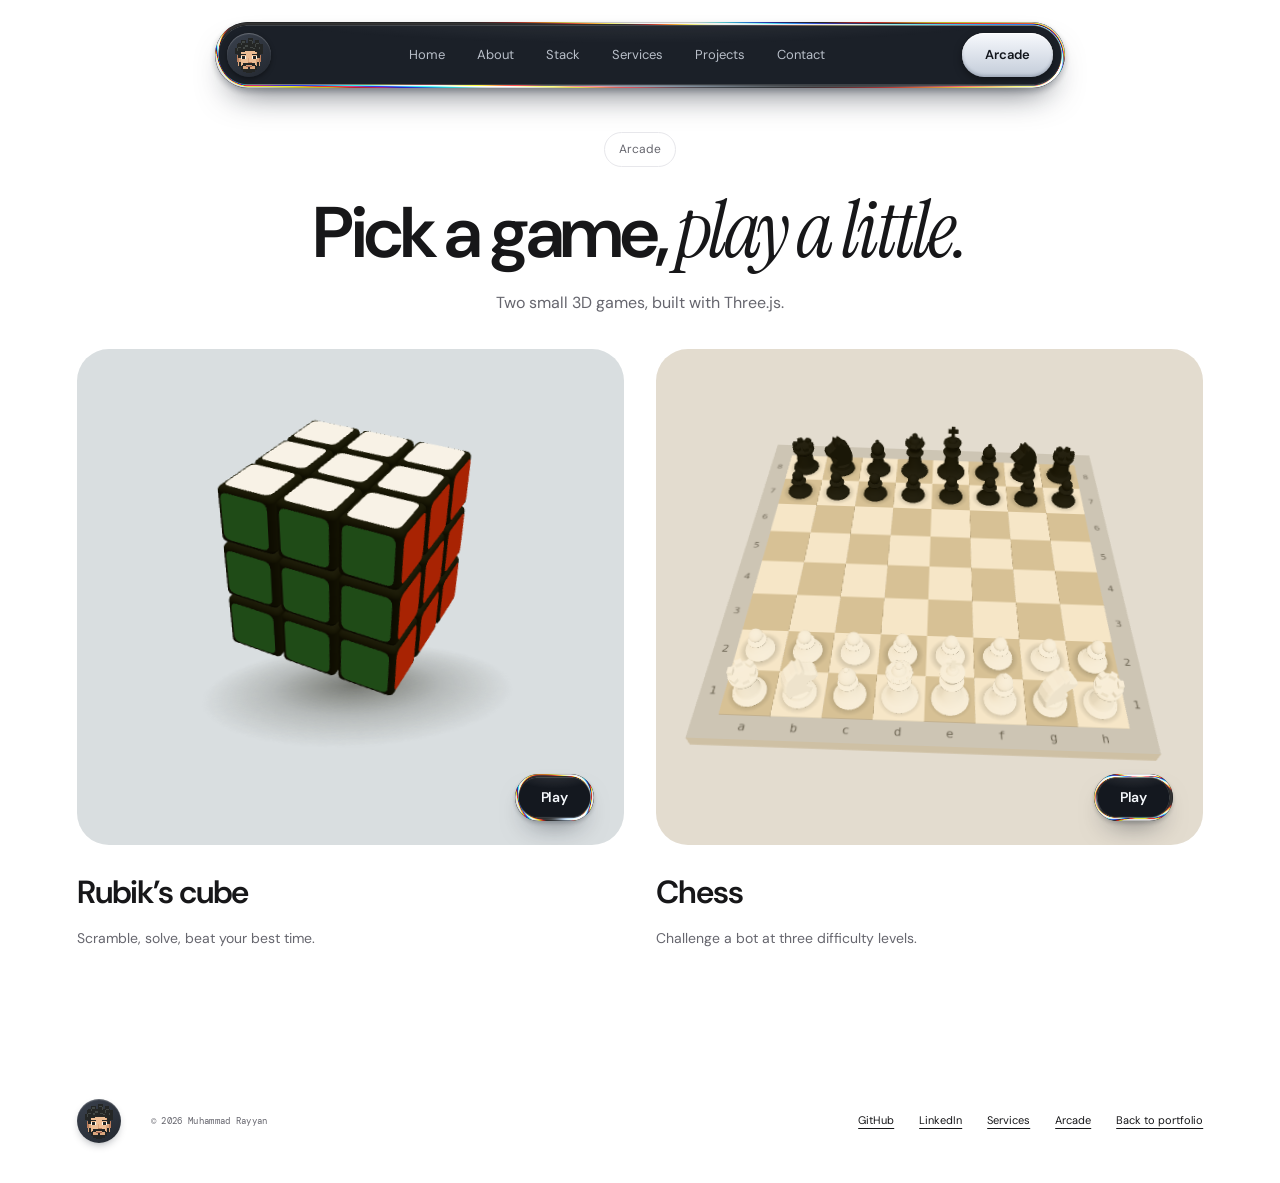
==== commit ef5d7d94: "Keep the chrome rim when a phone drops the WebGL canvas Once WebGL started, the liquid-metal script " ====
--- a/arcade/index.html
+++ b/arcade/index.html
@@ -46,7 +46,7 @@
       }
     </script>
         <script src="/assets/portfolio.js" defer></script>
-    <script src="/assets/liquid-metal-button.js?v=3" defer></script>
+    <script src="/assets/liquid-metal-button.js?v=4" defer></script>
     <script src="/assets/navbar.js?v=3" defer></script>
     <script src="/assets/favicon.js" defer></script>
     <script type="module" src="/assets/arcade/index.js"></script>
--- a/assets/cohesion.css
+++ b/assets/cohesion.css
@@ -264,4 +264,57 @@
   .cta-button:hover .cta-chip, .cta-button:focus-visible .cta-chip { width: calc(100% - 12px); }
   .cta-button:hover .cta-chip svg, .cta-button:focus-visible .cta-chip svg { transform: rotate(-45deg) scale(1.3); }
 }
-@media (prefers-reduced-motion: reduce) { .cta-button *, .cta-button { transition: none; } }
+/* Touch has no hover: the full morph loops on its own, and a tap holds it open. */
+@media (hover: none), (pointer: coarse) {
+  .cta-button .cta-label { animation: cta-label 5s cubic-bezier(.34, 1.3, .5, 1) infinite; }
+  .cta-button .cta-chip { animation: cta-chip 5s cubic-bezier(.34, 1.25, .5, 1) infinite; }
+  .cta-button .cta-chip svg { animation: cta-arrow 5s cubic-bezier(.34, 1.4, .5, 1) infinite; }
+  .cta-button:active .cta-label, .cta-button:active .cta-chip, .cta-button:active .cta-chip svg { animation-play-state: paused; }
+}
+@keyframes cta-label { 0%, 40%, 80%, 100% { transform: none; opacity: 1; } 50%, 70% { transform: translateX(-36px); opacity: 0; } }
+@keyframes cta-chip { 0%, 40%, 80%, 100% { width: 40px; } 50%, 70% { width: calc(100% - 12px); } }
+@keyframes cta-arrow { 0%, 40%, 80%, 100% { transform: none; } 50%, 70% { transform: rotate(-45deg) scale(1.3); } }
+@media (prefers-reduced-motion: reduce) { .cta-button *, .cta-button { transition: none; animation: none !important; } }
+
+/* Phones: keep the action beside the heading instead of dropping under it. */
+@media (max-width: 700px) {
+  .cohesion .heading-with-action { flex-direction: row; flex-wrap: nowrap; gap: 12px; align-items: flex-end; justify-content: space-between; }
+  .heading-with-action h2 { font-size: clamp(34px, 10vw, 44px); white-space: nowrap; }
+  .heading-with-action .liquid-button { flex: none; padding: 12px 18px; font-size: 13px; margin-bottom: 6px; }
+}
+
+/* "Don't press this": an arcade key above Copy email that drops the page into a pile (assets/gravity.js).
+   The red face sits on a darker base; pressing sinks the face onto the base and sweeps a shine across it. */
+.gravity-button {
+  --depth: 6px;
+  position: relative; display: inline-block; padding: 0 0 var(--depth); margin-bottom: 10px; border: 0; border-radius: 999px;
+  background: none; color: #fff; font-size: 14px; font-weight: 700; letter-spacing: -.01em; white-space: nowrap;
+}
+.gravity-button[hidden] { display: none; }
+.gravity-button::before {
+  content: ''; position: absolute; inset: var(--depth) 0 0; border-radius: inherit; background: #7a1c10;
+  box-shadow: 0 0 0 2px var(--ink), 0 14px 20px -10px #25251fa6;
+}
+.gravity-face {
+  position: relative; display: block; overflow: hidden; padding: 13px 24px; border-radius: inherit;
+  background: linear-gradient(180deg, #d9533a, var(--red));
+  box-shadow: 0 0 0 2px var(--ink), inset 0 2px 0 #ffffff4d, inset 0 -3px 0 #00000026;
+  transition: transform .14s cubic-bezier(.3, 1.5, .5, 1);
+}
+.gravity-face::after {
+  content: ''; position: absolute; inset: -20% auto -20% 0; width: 38%;
+  background: linear-gradient(90deg, #fff0, #ffffff8c, #fff0);
+  transform: translateX(-160%) skewX(-22deg); pointer-events: none;
+}
+.gravity-button:hover .gravity-face { transform: translateY(-2px); }
+.gravity-button:active .gravity-face { transform: translateY(calc(var(--depth) - 1px)); transition-duration: .06s; }
+.gravity-button[data-shine] .gravity-face::after { animation: gravity-shine .55s cubic-bezier(.2, .7, .3, 1); }
+.gravity-button:focus-visible { outline: 2px solid var(--red); outline-offset: 5px; }
+@keyframes gravity-shine { to { transform: translateX(380%) skewX(-22deg); } }
+.gravity-restore {
+  position: fixed; z-index: 2000; top: calc(18px + env(safe-area-inset-top, 0px)); left: 50%; transform: translateX(-50%);
+  padding: 13px 22px; border: 0; border-radius: 999px; background: var(--ink); color: var(--paper);
+  font-size: 14px; font-weight: 600; box-shadow: 0 10px 24px -8px #25251f80;
+}
+.gravity-restore:hover { background: var(--red); }
+.gravity-restore:focus-visible { outline: 2px solid var(--red); outline-offset: 4px; }
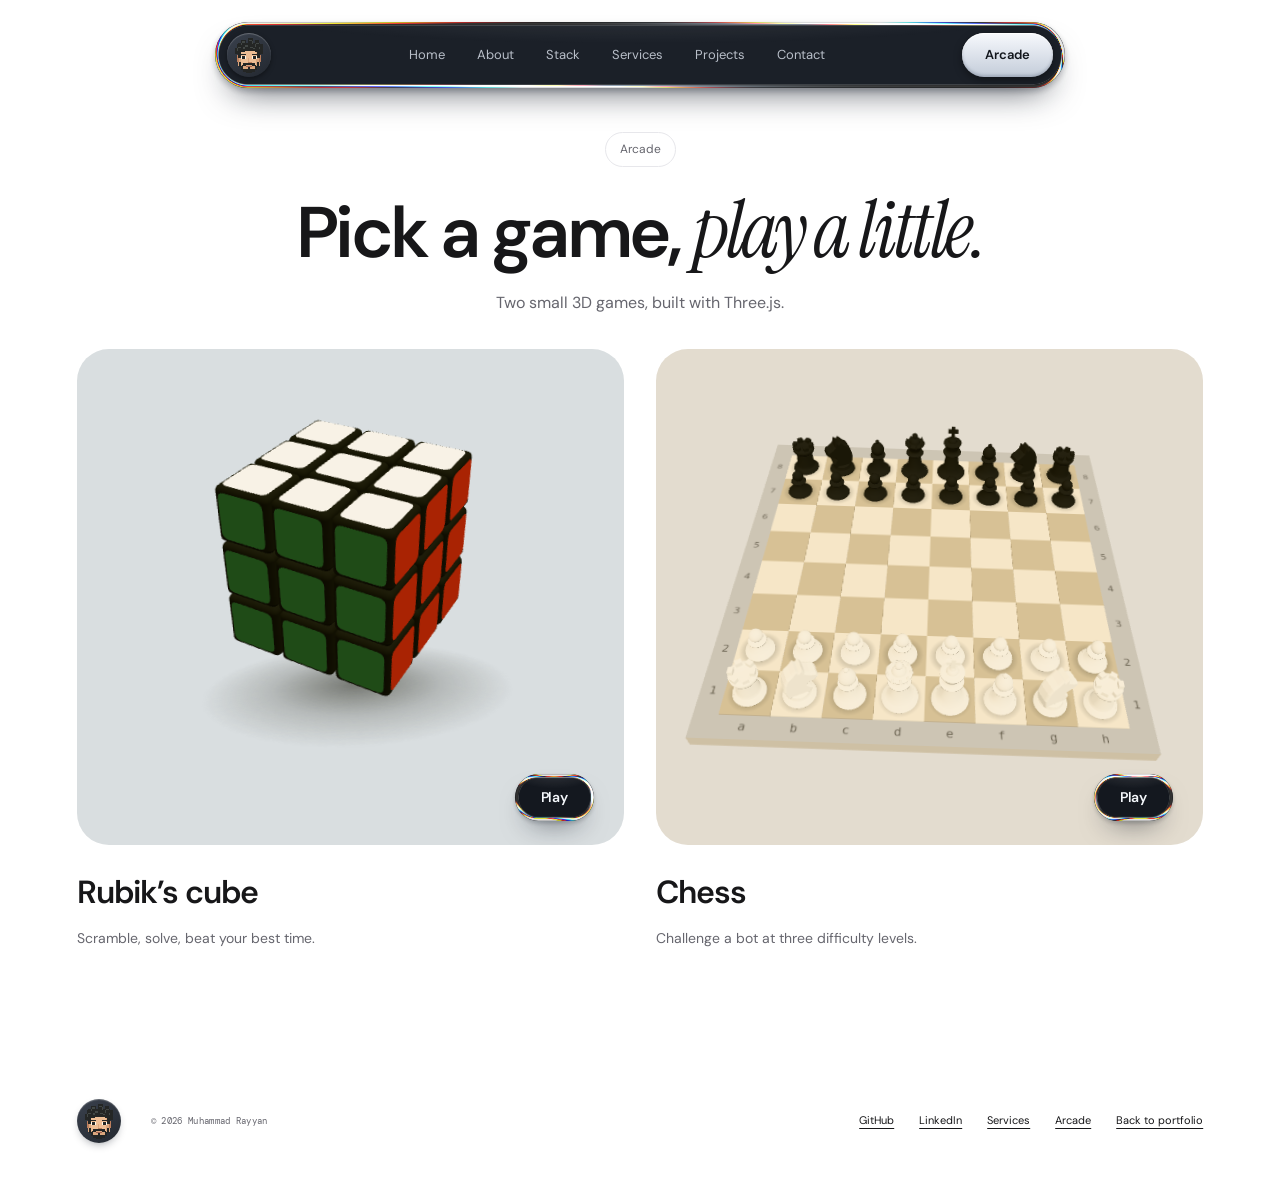
==== commit a35bd007: "Self-host fonts and add a smaller JournalPost screenshot to improve mobile performance (#9)" ====
--- a/arcade/index.html
+++ b/arcade/index.html
@@ -28,10 +28,8 @@
     <link rel="sitemap" href="/sitemap.xml" type="application/xml" />
     <link id="favicon" rel="icon" href="/assets/favicon-avatar.png?v=3" type="image/png" sizes="32x32" />
     <link rel="apple-touch-icon" href="/assets/apple-touch-icon.png?v=3" sizes="180x180" />
-    <link rel="preconnect" href="https://fonts.googleapis.com" />
-    <link rel="preconnect" href="https://fonts.gstatic.com" crossorigin />
-    <link href="https://fonts.googleapis.com/css2?family=DM+Sans:wght@400;450;500;550;600;650;700;750;800;900&family=DM+Mono:wght@400;500&family=Space+Grotesk:wght@500&family=Instrument+Serif:ital@0;1&display=swap" rel="stylesheet" />
-        <link rel="stylesheet" href="/assets/portfolio.css" />
+    <link rel="preload" href="/assets/fonts/dm-sans-var.woff2" as="font" type="font/woff2" crossorigin />
+        <link rel="stylesheet" href="/assets/portfolio.css?v=2" />
     <link rel="stylesheet" href="/assets/cohesion.css?v=8" />
     <link rel="stylesheet" href="/assets/liquid-metal-button.css?v=3" />
     <link rel="stylesheet" href="/assets/navbar.css?v=3" />
--- a/assets/portfolio.css
+++ b/assets/portfolio.css
@@ -1,3 +1,9 @@
+@font-face { font-family: "DM Sans"; font-style: normal; font-weight: 400 900; font-display: swap; src: url(fonts/dm-sans-var.woff2) format("woff2"); }
+@font-face { font-family: "DM Mono"; font-style: normal; font-weight: 400; font-display: swap; src: url(fonts/dm-mono-400.woff2) format("woff2"); }
+@font-face { font-family: "DM Mono"; font-style: normal; font-weight: 500; font-display: swap; src: url(fonts/dm-mono-500.woff2) format("woff2"); }
+@font-face { font-family: "Space Grotesk"; font-style: normal; font-weight: 500; font-display: swap; src: url(fonts/space-grotesk-500.woff2) format("woff2"); }
+@font-face { font-family: "Instrument Serif"; font-style: normal; font-weight: 400; font-display: swap; src: url(fonts/instrument-serif.woff2) format("woff2"); }
+@font-face { font-family: "Instrument Serif"; font-style: italic; font-weight: 400; font-display: swap; src: url(fonts/instrument-serif-italic.woff2) format("woff2"); }
 /* A quiet paper surface, oversized type, and one vermilion accent. */
 :root {
   --paper: #f3f0e9;
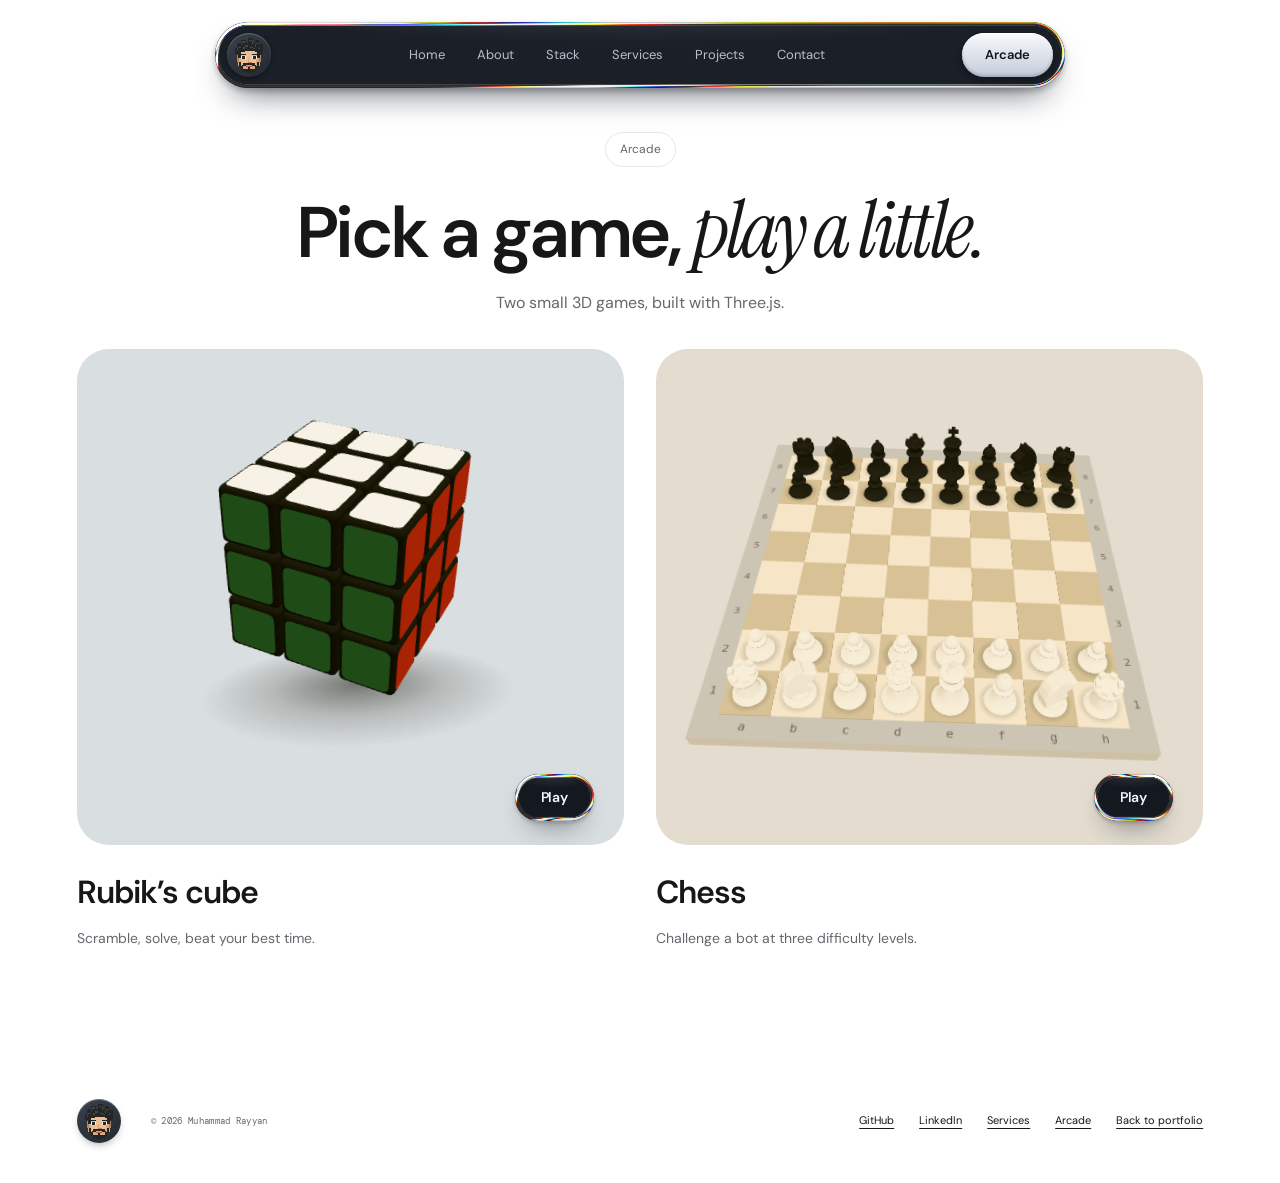
==== commit 445d1db7: "Add BreadcrumbList schema to the arcade pages" ====
--- a/arcade/index.html
+++ b/arcade/index.html
@@ -61,6 +61,26 @@
           { "@type": "VideoGame", "name": "Chess", "url": "https://www.rayyandev.tech/arcade/chess/", "gamePlatform": "Web browser" }
         ]
       }
+    </script>
+    <script type="application/ld+json">
+{
+  "@context": "https://schema.org",
+  "@type": "BreadcrumbList",
+  "itemListElement": [
+    {
+      "@type": "ListItem",
+      "position": 1,
+      "name": "Portfolio",
+      "item": "https://www.rayyandev.tech/"
+    },
+    {
+      "@type": "ListItem",
+      "position": 2,
+      "name": "Arcade",
+      "item": "https://www.rayyandev.tech/arcade/"
+    }
+  ]
+}
     </script>
   </head>
   <body class="cohesion">
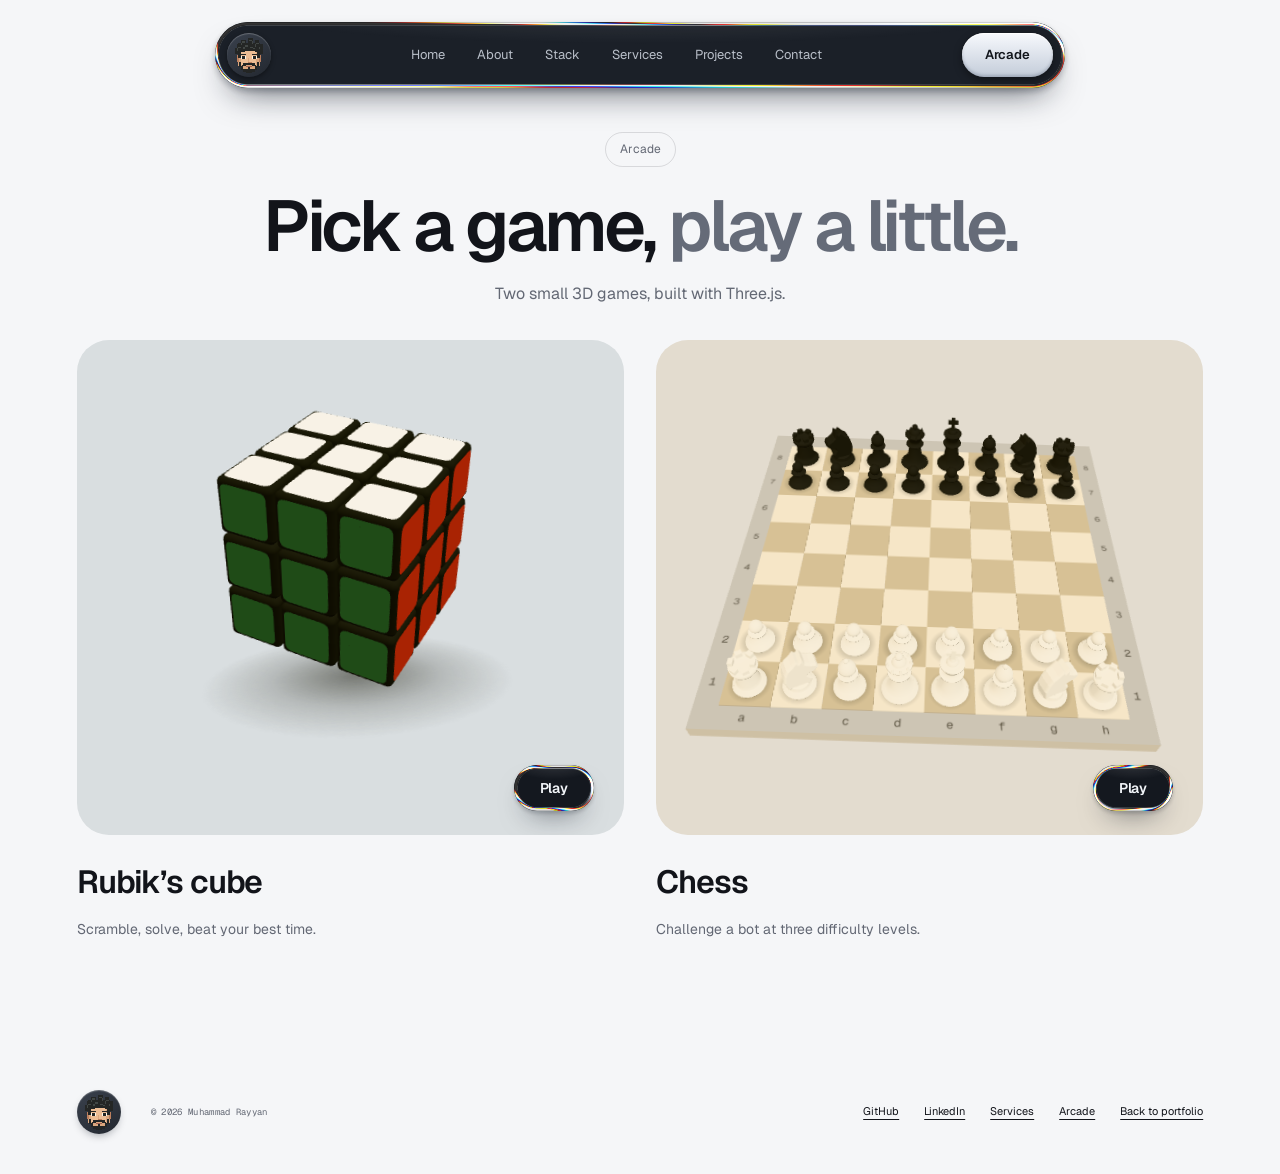
==== commit be331ef0: "Move the site to Geist with a cool palette and rebuild the services page Replace DM Sans, Instrument" ====
--- a/arcade/index.html
+++ b/arcade/index.html
@@ -28,12 +28,12 @@
     <link rel="sitemap" href="/sitemap.xml" type="application/xml" />
     <link id="favicon" rel="icon" href="/assets/favicon-avatar.png?v=3" type="image/png" sizes="32x32" />
     <link rel="apple-touch-icon" href="/assets/apple-touch-icon.png?v=3" sizes="180x180" />
-    <link rel="preload" href="/assets/fonts/dm-sans-var.woff2" as="font" type="font/woff2" crossorigin />
-        <link rel="stylesheet" href="/assets/portfolio.css?v=2" />
-    <link rel="stylesheet" href="/assets/cohesion.css?v=8" />
+    <link rel="preload" href="/assets/fonts/geist-var.woff2" as="font" type="font/woff2" crossorigin />
+        <link rel="stylesheet" href="/assets/portfolio.css?v=4" />
+    <link rel="stylesheet" href="/assets/cohesion.css?v=9" />
     <link rel="stylesheet" href="/assets/liquid-metal-button.css?v=3" />
     <link rel="stylesheet" href="/assets/navbar.css?v=3" />
-    <link rel="stylesheet" href="/assets/arcade/arcade.css?v=3" />
+    <link rel="stylesheet" href="/assets/arcade/arcade.css?v=4" />
     <script type="importmap">
       {
         "imports": {
--- a/assets/portfolio.css
+++ b/assets/portfolio.css
@@ -1,21 +1,19 @@
-@font-face { font-family: "DM Sans"; font-style: normal; font-weight: 400 900; font-display: swap; src: url(fonts/dm-sans-var.woff2) format("woff2"); }
-@font-face { font-family: "DM Mono"; font-style: normal; font-weight: 400; font-display: swap; src: url(fonts/dm-mono-400.woff2) format("woff2"); }
-@font-face { font-family: "DM Mono"; font-style: normal; font-weight: 500; font-display: swap; src: url(fonts/dm-mono-500.woff2) format("woff2"); }
-@font-face { font-family: "Space Grotesk"; font-style: normal; font-weight: 500; font-display: swap; src: url(fonts/space-grotesk-500.woff2) format("woff2"); }
-@font-face { font-family: "Instrument Serif"; font-style: normal; font-weight: 400; font-display: swap; src: url(fonts/instrument-serif.woff2) format("woff2"); }
-@font-face { font-family: "Instrument Serif"; font-style: italic; font-weight: 400; font-display: swap; src: url(fonts/instrument-serif-italic.woff2) format("woff2"); }
-/* A quiet paper surface, oversized type, and one vermilion accent. */
+@font-face { font-family: "Geist"; font-style: normal; font-weight: 100 900; font-display: swap; src: url(fonts/geist-var.woff2) format("woff2"); }
+@font-face { font-family: "Geist Mono"; font-style: normal; font-weight: 100 900; font-display: swap; src: url(fonts/geist-mono-var.woff2) format("woff2"); }
+/* A cool off-white surface, Geist throughout, and one green accent. */
 :root {
-  --paper: #f3f0e9;
-  --ink: #25251f;
-  --muted: #68685f;
-  --line: #cccac1;
-  --red: #b93422;
-  --serif: "Instrument Serif", Georgia, serif;
-  --sans: "DM Sans", Arial, sans-serif;
-  --numerals: "Space Grotesk", "DM Sans", sans-serif;
-  --mono: "DM Mono", Consolas, monospace;
+  --paper: #f5f6f8;
+  --panel: #fbfcfd;
+  --ink: #12141a;
+  --muted: #636874;
+  --dim: #656b78;
+  --line: rgba(18, 20, 26, 0.13);
+  --tray: rgba(18, 20, 26, 0.045);
+  --accent: #25695a;
+  --sans: "Geist", system-ui, sans-serif;
+  --mono: "Geist Mono", ui-monospace, Consolas, monospace;
   --gutter: clamp(22px, 5.2vw, 90px);
+  --ease: cubic-bezier(0.32, 0.72, 0, 1);
 }
 * {
   box-sizing: border-box;
@@ -34,7 +32,7 @@
   -webkit-font-smoothing: antialiased;
 }
 ::selection {
-  background: var(--red);
+  background: var(--accent);
   color: var(--paper);
 }
 a {
@@ -48,13 +46,13 @@
 button,
 a,
 summary {
-  -webkit-tap-highlight-color: #b9342220;
+  -webkit-tap-highlight-color: #25695a20;
   touch-action: manipulation;
 }
 a:focus-visible,
 button:focus-visible,
 summary:focus-visible {
-  outline: 2px solid var(--red);
+  outline: 2px solid var(--accent);
   outline-offset: 6px;
 }
 img {
@@ -71,8 +69,10 @@
   margin: 0;
 }
 em {
-  font-family: var(--serif);
-  font-weight: 400;
+  font-style: normal;
+  font-family: inherit;
+  font-size: inherit;
+  color: var(--dim);
 }
 h1,
 h2,
@@ -85,9 +85,6 @@
   line-height: 0.98;
   letter-spacing: -0.055em;
 }
-h2 em {
-  letter-spacing: -0.035em;
-}
 h3 {
   font-size: 30px;
   line-height: 1.2;
@@ -111,13 +108,13 @@
   font-size: 11px;
 }
 .index-number {
-  font-family: var(--numerals);
+  font-family: var(--sans);
   font-weight: 500;
   font-variant-numeric: lining-nums tabular-nums;
   letter-spacing: 0;
 }
 .accent {
-  color: var(--red);
+  color: var(--accent);
 }
 .eyebrow {
   text-transform: uppercase;
@@ -148,8 +145,8 @@
   font-weight: 550;
 }
 .text-link:hover {
-  color: var(--red);
-  border-color: var(--red);
+  color: var(--accent);
+  border-color: var(--accent);
 }
 .inline-icon {
   vertical-align: middle;
@@ -220,7 +217,7 @@
   padding-block: 12px;
 }
 .site-header nav a:hover {
-  color: var(--red);
+  color: var(--accent);
 }
 .nav-count {
   vertical-align: super;
@@ -240,7 +237,7 @@
   height: 6px;
   width: 6px;
   border-radius: 50%;
-  background: var(--red);
+  background: var(--accent);
   margin-right: 8px;
   vertical-align: middle;
 }
@@ -259,9 +256,9 @@
 }
 h1 {
   font-size: clamp(70px, 11.7vw, 176px);
-  line-height: 0.83;
-  letter-spacing: -0.082em;
-  font-weight: 650;
+  line-height: 0.92;
+  letter-spacing: -0.04em;
+  font-weight: 600;
 }
 .portrait-note {
   position: absolute;
@@ -270,14 +267,14 @@
   width: clamp(175px, 20vw, 265px);
   transform: rotate(6deg);
   z-index: 2;
-  background: #e5dfd2;
+  background: #e6e9ee;
   padding: 10px;
-  box-shadow: 0 8px 22px #25251f13;
+  box-shadow: 0 8px 22px #1e2a4213;
 }
 .portrait-image {
   overflow: hidden;
   aspect-ratio: 4/4.3;
-  background: #77705e;
+  background: #6b7280;
 }
 .portrait-image img {
   height: 100%;
@@ -304,7 +301,7 @@
   position: absolute;
   right: 0;
   bottom: 20px;
-  color: var(--red);
+  color: var(--accent);
   font-size: 72px;
   line-height: 1;
   transform: rotate(-10deg);
@@ -322,9 +319,6 @@
   line-height: 1.18;
   letter-spacing: -0.035em;
 }
-.hero-statement em {
-  font-size: 1.17em;
-}
 .hero-intro {
   max-width: 390px;
   justify-self: end;
@@ -389,24 +383,24 @@
   text-transform: uppercase;
 }
 .journal-visual {
-  background: #ded9ce;
-  color: #3d3b34;
+  background: #e4e7ec;
+  color: #2d3340;
   padding: 25px 35px;
 }
 .journal-screenshot {
   width: 100%;
   height: auto;
   margin-block: 28px;
-  box-shadow: 0 10px 30px #3530221a;
+  box-shadow: 0 10px 30px #1e2a421a;
 }
 .usage-visual .visual-bottomline {
   justify-content: flex-end;
 }
 .journal-preview {
-  background: #faf8f2;
+  background: #fbfcfd;
   width: 86%;
   margin: 40px auto;
-  box-shadow: 0 10px 30px #3530221a;
+  box-shadow: 0 10px 30px #1e2a421a;
   padding: 26px 35px 32px;
   transform: rotate(-1.4deg);
   transition: transform 0.35s;
@@ -421,14 +415,13 @@
   gap: 15px;
 }
 .journal-masthead strong {
-  font-family: Georgia, serif;
   font-size: clamp(28px, 4vw, 58px);
   font-weight: 700;
   letter-spacing: -0.07em;
   line-height: 1;
 }
 .journal-masthead strong > span {
-  color: var(--red);
+  color: var(--accent);
 }
 .journal-masthead > .mono {
   font-size: 7px;
@@ -443,16 +436,13 @@
 .journal-cover-label {
   font-size: 8px;
   text-transform: uppercase;
-  color: var(--red);
+  color: var(--accent);
 }
 .journal-cover > p {
   font-size: clamp(32px, 5.6vw, 82px);
   letter-spacing: -0.065em;
   line-height: 1.03;
   margin: 18px 0 30px;
-}
-.journal-cover > p em {
-  font-size: 1.16em;
 }
 .journal-columns {
   display: grid;
@@ -495,7 +485,7 @@
   align-items: center;
 }
 .project-info h3 a:hover {
-  color: var(--red);
+  color: var(--accent);
 }
 .project-info > div > p:not(.project-type) {
   font-size: 14px;
@@ -522,7 +512,7 @@
   display: none;
 }
 details summary:hover {
-  color: var(--red);
+  color: var(--accent);
 }
 details summary span {
   font-size: 20px;
@@ -601,7 +591,7 @@
   width: 90%;
   max-width: 340px;
   margin: 28px auto 18px;
-  box-shadow: 0 14px 30px #25251f26;
+  box-shadow: 0 14px 30px #1e2a4226;
   transform: rotate(-5deg);
   transition: transform 0.3s;
 }
@@ -658,13 +648,13 @@
   margin-left: 60px;
 }
 .imagenix-visual {
-  background: #dfdce6;
-  color: #37303f;
+  background: #e4e7ec;
+  color: #2d3340;
 }
 .browser-frame {
   width: 96%;
   margin: 40px auto 35px;
-  box-shadow: 0 15px 30px #33304b26;
+  box-shadow: 0 15px 30px #1e2a4226;
   transform: rotate(-3deg);
   transition: transform 0.35s;
 }
@@ -674,7 +664,7 @@
 .browser-bar {
   display: flex;
   justify-content: space-between;
-  background: #f5f4f7;
+  background: #f5f6f8;
   font-family: var(--mono);
   font-size: 7px;
   padding: 8px 10px;
@@ -682,7 +672,7 @@
 }
 .browser-bar > span:first-child {
   letter-spacing: 3px;
-  color: #9d99a8;
+  color: #8a909c;
 }
 .browser-frame img {
   width: 100%;
@@ -692,12 +682,12 @@
 }
 /* Experience, skills, and the person behind the work */
 .experience-section {
-  background: #e9e6de;
+  background: #eceef2;
 }
 .experience-row {
   display: grid;
   grid-template-columns: 1fr 1.6fr;
-  border-top: 1px solid #bfbdb5;
+  border-top: 1px solid var(--line);
   padding-top: 38px;
   gap: 50px;
 }
@@ -722,7 +712,7 @@
 .experience-copy > p,
 .experience-copy li {
   font-size: 15px;
-  color: #606158;
+  color: var(--muted);
   line-height: 1.8;
 }
 .experience-copy ul {
@@ -734,7 +724,7 @@
   margin-block: 10px;
 }
 .experience-copy li::marker {
-  color: var(--red);
+  color: var(--accent);
 }
 .skill-row {
   display: grid;
@@ -749,7 +739,7 @@
 }
 .skill-index {
   font-size: 13px;
-  color: var(--red);
+  color: var(--accent);
 }
 .skill-row h3 {
   font-size: 24px;
@@ -805,7 +795,7 @@
   margin-top: 35px;
 }
 .education-block > span {
-  color: var(--red);
+  color: var(--accent);
   font-size: 9px;
   text-transform: uppercase;
 }
@@ -843,7 +833,7 @@
 }
 /* Contact */
 .contact-section {
-  background: var(--red);
+  background: var(--accent);
   color: var(--paper);
   padding-block: 35px 55px;
 }
@@ -865,10 +855,6 @@
   letter-spacing: -0.06em;
   margin-block: 60px 45px;
 }
-.contact-section h2 em {
-  font-size: 1.13em;
-  letter-spacing: -0.03em;
-}
 .contact-heading {
   position: relative;
 }
@@ -977,7 +963,7 @@
 }
 .copy-email:hover {
   background: var(--paper);
-  color: var(--red);
+  color: var(--accent);
 }
 .copy-email:focus-visible,
 .contact-section a:focus-visible {
@@ -1011,7 +997,7 @@
   font-size: 11px;
 }
 .site-footer a:hover {
-  color: var(--red);
+  color: var(--accent);
 }
 @media (min-width: 1500px) {
   .hero-composition {
@@ -1116,8 +1102,8 @@
   }
   h1 {
     font-size: 15.4vw;
-    line-height: 0.88;
-    letter-spacing: -0.075em;
+    line-height: 0.95;
+    letter-spacing: -0.05em;
   }
   .hero-name .eyebrow {
     font-size: 11px;
--- a/assets/cohesion.css
+++ b/assets/cohesion.css
@@ -1,10 +1,5 @@
 /* Cohesion-inspired homepage. Shared content and arcade styles stay independent. */
 .cohesion {
-  --paper: #fff;
-  --ink: #171719;
-  --muted: #66666e;
-  --line: #e7e7eb;
-  --red: #ca3900;
   --gutter: clamp(22px, 6vw, 96px);
 }
 .cohesion .wrap { max-width: 1320px; }
@@ -19,11 +14,10 @@
 .hero-greeting { position: relative; z-index: 2; text-align: center; }
 
 .hero-greeting h1 { font-size: clamp(42px, 4vw, 60px); letter-spacing: -.05em; line-height: 1.1; font-weight: 600; }
-.hero-greeting h1 em { font-size: 1.12em; }
 .hero-greeting > p:last-child { margin-top: 13px; font-size: 16px; color: var(--muted); }
 .hero-stage { position: relative; max-width: 1440px; margin: 24px auto 0; }
 .hero-marquee { position: absolute; top: 54px; left: 50%; transform: translateX(-50%); font-size: clamp(100px, 14.5vw, 220px); font-weight: 900; letter-spacing: -.075em; line-height: 1.1; white-space: nowrap; }
-.hero-portrait { position: absolute; width: 260px; left: calc(50% - 130px); top: 2px; transform: rotate(-5deg); background: #6356e6; border-radius: 42px; padding: 9px; box-shadow: 0 16px 30px #29205216; }
+.hero-portrait { position: absolute; width: 260px; left: calc(50% - 130px); top: 2px; transform: rotate(-5deg); background: var(--ink); border-radius: 42px; padding: 9px; box-shadow: 0 16px 30px #1e2a4216; }
 .hero-portrait img { width: 100%; aspect-ratio: 1; object-fit: cover; border-radius: 34px; }
 .hero-portrait figcaption { display: flex; justify-content: center; gap: 8px; color: white; font-size: 10px; padding: 9px 0 3px; }
 .shape { position: absolute; pointer-events: none; }
@@ -31,38 +25,37 @@
 .hero-invitation { text-align: center; position: relative; padding-bottom: 52px; }
 .hero-invitation > p { font-size: 11px; color: var(--muted); margin-bottom: 21px; }
 .hero-invitation .status-dot { background: #37804d; }
-.primary-button { display: inline-flex; align-items: center; justify-content: center; gap: 32px; border-radius: 50px; background: var(--red); color: white; padding: 17px 26px; font-size: 16px; font-weight: 600; transition: transform .2s, background .2s; }
+.primary-button { display: inline-flex; align-items: center; justify-content: center; gap: 32px; border-radius: 50px; background: var(--accent); color: white; padding: 17px 26px; font-size: 16px; font-weight: 600; transition: transform .2s, background .2s; }
 .primary-button:hover { transform: translateY(-3px); background: #aa3000; }
 .hero-work-link { display: block; width: fit-content; margin: 17px auto 0; font-size: 12px; }
 .hero-work-link:hover { text-decoration: underline; text-underline-offset: 4px; }
 .hero-footnote { display: flex; justify-content: space-between; max-width: 1320px; margin: auto; padding: 22px var(--gutter); font-family: var(--mono); font-size: 9px; color: var(--muted); border-top: 1px solid #f0f0f3; }
 .cohesion h2 { font-size: clamp(44px, 5.5vw, 74px); font-weight: 550; letter-spacing: -.055em; }
-.cohesion h2 em { font-size: 1.09em; }
 .cohesion .eyebrow { font-family: var(--sans); text-transform: none; font-size: 12px; letter-spacing: 0; margin-bottom: 18px; }
 .cohesion .eyebrow .index-number { display: none; }
 .cohesion .section-space { padding-block: 88px; }
 .cohesion .section-heading { margin-bottom: 42px; }
 .cohesion .project-visual { border-radius: 24px; }
-.cohesion .journal-visual { background: #eeeeff; padding: 26px 36px; }
-.cohesion .journal-screenshot { width: 88%; max-height: 440px; object-fit: cover; object-position: top; margin: 30px auto; border-radius: 8px; box-shadow: 0 12px 24px #3b326022; }
+.cohesion .journal-visual { background: #e9ecf1; padding: 26px 36px; }
+.cohesion .journal-screenshot { width: 88%; max-height: 440px; object-fit: cover; object-position: top; margin: 30px auto; border-radius: 8px; box-shadow: 0 12px 24px #1e2a4222; }
 .cohesion .project-info h3 a { text-decoration: none; }
 
 .cohesion .project-offset { padding-top: 0; }
 .cohesion .project-pair { gap: 32px; margin-top: 48px; }
 .cohesion .usage-visual { background: #e8f2d9; }
-.cohesion .imagenix-visual { background: #fff0e1; }
-.cohesion .experience-section { background: #f8f8fa; border-radius: 40px; max-width: 1440px; margin: auto; }
+.cohesion .imagenix-visual { background: #e9edf3; }
+.cohesion .experience-section { background: var(--panel); border-radius: 40px; max-width: 1440px; margin: auto; }
 .cohesion .experience-row { border-color: var(--line); }
 .cohesion .experience-copy > p, .cohesion .experience-copy li { color: var(--muted); }
-.cohesion .about-section { border: 0; background: #fafafa; }
+.cohesion .about-section { border: 0; background: var(--panel); }
 .cohesion .about-grid { gap: 70px; }
-.cohesion .about-portrait { margin-top: 30px; transform: rotate(-4deg); background: #dbd7ff; padding: 10px; border-radius: 32px; }
+.cohesion .about-portrait { margin-top: 30px; transform: rotate(-4deg); background: #dfe3ea; padding: 10px; border-radius: 32px; }
 .cohesion .about-portrait img { filter: none; border-radius: 24px; aspect-ratio: 1; }
-.cohesion .contact-section { background: #f0eeff; color: var(--ink); max-width: 1280px; margin: 60px auto 0; border-radius: 36px; padding-block: 60px; }
+.cohesion .contact-section { background: var(--tray); color: var(--ink); max-width: 1280px; margin: 60px auto 0; border-radius: 36px; padding-block: 60px; }
 .cohesion .contact-section h2 { font-size: clamp(60px, 8vw, 110px); margin-block: 0 40px; }
 .cohesion .contact-email { font-size: clamp(23px, 3vw, 38px); }
-.cohesion .contact-bottom p { color: #5b5669; }
-.cohesion .copy-email { color: var(--ink); border-color: #c7c1de; border-radius: 50px; }
+.cohesion .contact-bottom p { color: var(--muted); }
+.cohesion .copy-email { color: var(--ink); border-color: var(--line); border-radius: 50px; }
 .cohesion .copy-email:hover { color: white; background: var(--ink); }
 .cohesion .site-footer { padding-block: 40px; }
 
@@ -181,8 +174,8 @@
   background: #fff; font-size: 15px; font-weight: 550; letter-spacing: -.02em; white-space: nowrap;
   transition: transform .25s cubic-bezier(.2, .8, .2, 1), box-shadow .25s, border-color .25s;
 }
-.logo-chip:hover { transform: translateY(-2px); border-color: #d6d6de; box-shadow: 0 10px 20px -14px #29223b66; }
-.logo-mark { flex: none; display: grid; place-items: center; width: 28px; height: 28px; border-radius: 9px; background: #f6f5ff; }
+.logo-chip:hover { transform: translateY(-2px); border-color: #d6d6de; box-shadow: 0 10px 20px -14px #1e2a4266; }
+.logo-mark { flex: none; display: grid; place-items: center; width: 28px; height: 28px; border-radius: 9px; background: #eef0f3; }
 .logo-mark:not(.logo-letter) { background-color: transparent; position: relative; }
 .logo-mark:not(.logo-letter)::before {
   content: ''; width: 24px; height: 24px; background: var(--brand);
@@ -201,7 +194,7 @@
 .cohesion .visually-hidden { position: absolute; width: 1px; height: 1px; margin: -1px; overflow: hidden; clip: rect(0 0 0 0); white-space: nowrap; }
 
 /* Toolkit heading: serif italic between two fading hairlines. */
-.cohesion .toolkit-title { display: flex; align-items: center; gap: clamp(16px, 3vw, 36px); margin: 0 0 34px; text-align: center; font-family: var(--serif, "Instrument Serif", serif); font-style: italic; font-weight: 400; font-size: clamp(38px, 4.4vw, 58px); letter-spacing: -.03em; line-height: 1; }
+.cohesion .toolkit-title { display: flex; align-items: center; gap: clamp(16px, 3vw, 36px); margin: 0 0 34px; text-align: center; font-weight: 500; font-size: clamp(38px, 4.4vw, 58px); letter-spacing: -.03em; line-height: 1; }
 .toolkit-title::before, .toolkit-title::after { content: ''; flex: 1; height: 1px; background: linear-gradient(90deg, #0000, #c9c9d3); }
 .toolkit-title::after { background: linear-gradient(270deg, #0000, #c9c9d3); }
 
@@ -209,12 +202,12 @@
 .cohesion .footer-avatar { flex: 0 0 44px; display: grid; place-items: center; width: 44px; height: 44px; border-radius: 50%; background: linear-gradient(145deg, #3a414d, #232830); box-shadow: inset 0 1px 1px #ffffff40, 0 4px 10px -4px #0b122073; transition: transform .3s; }
 .cohesion .footer-avatar img { width: 36px; height: 36px; image-rendering: pixelated; }
 .cohesion .footer-avatar:hover { transform: rotate(-9deg); }
-.cohesion .footer-avatar:focus-visible { outline: 2px solid var(--red); outline-offset: 4px; }
+.cohesion .footer-avatar:focus-visible { outline: 2px solid var(--accent); outline-offset: 4px; }
 
 /* ── Hero objects: larger glossy clay shapes ──
    --k scales every shape and its offsets together at smaller widths. */
 .hero-stage { --k: 1; height: 410px; margin-top: 30px; }
-.shape { width: calc(var(--s) * var(--k)); height: auto; aspect-ratio: 1; overflow: visible; filter: drop-shadow(0 calc(22px * var(--k)) calc(22px * var(--k)) #3a26622e); }
+.shape { width: calc(var(--s) * var(--k)); height: auto; aspect-ratio: 1; overflow: visible; filter: drop-shadow(0 calc(22px * var(--k)) calc(22px * var(--k)) #1e2a422e); }
 .shape-cone    { --s: 220px; --shape-angle: -14deg; left: 19%;  top: calc(-96px * var(--k)); animation-duration: 7s;   animation-delay: -2s; }
 .shape-orb     { --s: 190px; --shape-angle: 0deg;   left: 8%;   top: calc(112px * var(--k)); animation-duration: 5.5s; animation-delay: -1s; }
 .shape-capsule { --s: 190px; --shape-angle: 28deg;  left: 25%;  top: calc(236px * var(--k)); animation-duration: 8s;   animation-delay: -4s; }
@@ -256,7 +249,7 @@
   transition: width .6s cubic-bezier(.34, 1.25, .5, 1);
 }
 .cta-chip svg { transition: transform .6s cubic-bezier(.34, 1.4, .5, 1); }
-.cta-button:focus-visible { outline: 2px solid var(--red); outline-offset: 4px; }
+.cta-button:focus-visible { outline: 2px solid var(--accent); outline-offset: 4px; }
 .cta-button:active .cta-chip { transform: scale(.97); }
 @media (hover: hover) {
   .cta-button:hover, .cta-button:focus-visible { box-shadow: 0 0 0 1px #e4e4ea; }
@@ -293,11 +286,11 @@
 .gravity-button[hidden] { display: none; }
 .gravity-button::before {
   content: ''; position: absolute; inset: var(--depth) 0 0; border-radius: inherit; background: #7a1c10;
-  box-shadow: 0 0 0 2px var(--ink), 0 14px 20px -10px #25251fa6;
+  box-shadow: 0 0 0 2px var(--ink), 0 14px 20px -10px #1e2a42a6;
 }
 .gravity-face {
   position: relative; display: block; overflow: hidden; padding: 13px 24px; border-radius: inherit;
-  background: linear-gradient(180deg, #d9533a, var(--red));
+  background: linear-gradient(180deg, #d9533a, var(--accent));
   box-shadow: 0 0 0 2px var(--ink), inset 0 2px 0 #ffffff4d, inset 0 -3px 0 #00000026;
   transition: transform .14s cubic-bezier(.3, 1.5, .5, 1);
 }
@@ -309,12 +302,12 @@
 .gravity-button:hover .gravity-face { transform: translateY(-2px); }
 .gravity-button:active .gravity-face { transform: translateY(calc(var(--depth) - 1px)); transition-duration: .06s; }
 .gravity-button[data-shine] .gravity-face::after { animation: gravity-shine .55s cubic-bezier(.2, .7, .3, 1); }
-.gravity-button:focus-visible { outline: 2px solid var(--red); outline-offset: 5px; }
+.gravity-button:focus-visible { outline: 2px solid var(--accent); outline-offset: 5px; }
 @keyframes gravity-shine { to { transform: translateX(380%) skewX(-22deg); } }
 .gravity-restore {
   position: fixed; z-index: 2000; top: calc(18px + env(safe-area-inset-top, 0px)); left: 50%; transform: translateX(-50%);
   padding: 13px 22px; border: 0; border-radius: 999px; background: var(--ink); color: var(--paper);
-  font-size: 14px; font-weight: 600; box-shadow: 0 10px 24px -8px #25251f80;
-}
-.gravity-restore:hover { background: var(--red); }
-.gravity-restore:focus-visible { outline: 2px solid var(--red); outline-offset: 4px; }
+  font-size: 14px; font-weight: 600; box-shadow: 0 10px 24px -8px #1e2a4280;
+}
+.gravity-restore:hover { background: var(--accent); }
+.gravity-restore:focus-visible { outline: 2px solid var(--accent); outline-offset: 4px; }
--- a/assets/arcade/arcade.css
+++ b/assets/arcade/arcade.css
@@ -213,7 +213,7 @@
   outline: none;
 }
 .stage canvas:focus-visible {
-  box-shadow: inset 0 0 0 2px var(--red);
+  box-shadow: inset 0 0 0 2px var(--accent);
 }
 .stage-message {
   position: absolute;
@@ -221,7 +221,7 @@
   background: var(--paper);
   padding: 18px 20px;
   font-size: 14px;
-  box-shadow: 0 10px 24px #25251f1f;
+  box-shadow: 0 10px 24px #1e2a421f;
   max-width: 420px;
 }
 .stage-message p + p,
@@ -273,7 +273,7 @@
   font-variant-numeric: tabular-nums;
 }
 .stats dd.is-highlight {
-  color: var(--red);
+  color: var(--accent);
 }
 .button-row {
   display: flex;
@@ -291,8 +291,8 @@
   transition: background 0.15s, color 0.15s, border-color 0.15s;
 }
 .button:hover:not(:disabled) {
-  border-color: var(--red);
-  color: var(--red);
+  border-color: var(--accent);
+  color: var(--accent);
 }
 .button-primary {
   background: var(--ink);
@@ -300,8 +300,8 @@
   flex: 1 1 100%;
 }
 .button-primary:hover:not(:disabled) {
-  background: var(--red);
-  border-color: var(--red);
+  background: var(--accent);
+  border-color: var(--accent);
   color: var(--paper);
 }
 .button:disabled {
@@ -317,7 +317,7 @@
   flex: 1 1 0;
 }
 .confirm {
-  border-left: 2px solid var(--red);
+  border-left: 2px solid var(--accent);
   padding: 4px 0 4px 16px;
   font-size: 14px;
 }
@@ -365,8 +365,8 @@
   font-size: 13px;
 }
 .move-pad button:hover:not(:disabled) {
-  border-color: var(--red);
-  color: var(--red);
+  border-color: var(--accent);
+  color: var(--accent);
 }
 .move-pad button:disabled {
   opacity: 0.38;
@@ -401,7 +401,7 @@
 .toggle input {
   width: 18px;
   height: 18px;
-  accent-color: var(--red);
+  accent-color: var(--accent);
   margin: 0;
 }
 .toggle + .toggle {
@@ -450,7 +450,7 @@
   color: var(--paper);
 }
 .segmented input:focus-visible + span {
-  outline: 2px solid var(--red);
+  outline: 2px solid var(--accent);
   outline-offset: 2px;
 }
 .choice-group + .choice-group {
@@ -473,13 +473,13 @@
   color: var(--ink);
 }
 .move-input input:focus-visible {
-  outline: 2px solid var(--red);
+  outline: 2px solid var(--accent);
   outline-offset: 2px;
 }
 .move-error {
   margin-top: 8px;
   font-size: 12px;
-  color: var(--red);
+  color: var(--accent);
   min-height: 1.4em;
 }
 .move-list {
@@ -496,14 +496,14 @@
   display: grid;
   grid-template-columns: 34px 1fr 1fr;
   padding-block: 4px;
-  border-bottom: 1px solid #cccac180;
+  border-bottom: 1px solid var(--line);
 }
 .move-list .index-number {
   color: var(--muted);
   font-size: 12px;
 }
 .move-list .is-last {
-  color: var(--red);
+  color: var(--accent);
 }
 .move-list-empty {
   font-size: 13px;
@@ -534,7 +534,7 @@
   transform: translate(-50%, -50%);
   background: var(--paper);
   padding: 18px;
-  box-shadow: 0 14px 30px #25251f2e;
+  box-shadow: 0 14px 30px #1e2a422e;
 }
 .promotion p {
   font-size: 13px;
@@ -551,7 +551,7 @@
   max-width: 360px;
   background: var(--paper);
   padding: 20px 22px;
-  box-shadow: 0 14px 30px #25251f2e;
+  box-shadow: 0 14px 30px #1e2a422e;
 }
 .game-over h2 {
   font-size: 34px;
@@ -568,10 +568,10 @@
   width: min(92vw, 380px);
   background: var(--paper);
   color: var(--ink);
-  box-shadow: 0 20px 50px #25251f40;
+  box-shadow: 0 20px 50px #1e2a4240;
 }
 dialog.new-game::backdrop {
-  background: #25251f66;
+  background: #1e2a4266;
 }
 dialog.new-game h2 {
   font-size: 34px;
@@ -588,7 +588,7 @@
   height: 6px;
   margin-left: 8px;
   border-radius: 50%;
-  background: var(--red);
+  background: var(--accent);
   vertical-align: middle;
   animation: pulse 0.9s ease-in-out infinite alternate;
 }
@@ -686,7 +686,6 @@
 /* ── Homepage cohesion: rounded panels, pill controls, liquid-metal actions ── */
 .cohesion .arcade-hero { border-top: 0; text-align: center; padding-top: 44px; }
 .cohesion .arcade-hero h1 { margin-top: 0; font-size: clamp(42px, 5.6vw, 76px); font-weight: 600; letter-spacing: -.05em; line-height: 1.08; }
-.cohesion .arcade-hero h1 em { font-size: 1.12em; }
 .arcade-eyebrow { display: inline-block; margin-bottom: 20px; padding: 7px 14px; border: 1px solid var(--line); border-radius: 30px; font-size: 12px; color: var(--muted); }
 .cohesion .arcade-intro { margin-top: 16px; padding-bottom: 0; border-bottom: 0; font-size: 16px; }
 .cohesion .arcade-games { padding-top: 34px; }
@@ -696,7 +695,7 @@
 .cohesion .game-card-title a { text-decoration: none; }
 .play-pill { text-transform: none; letter-spacing: -.01em; padding: 12px 26px; font-family: var(--sans); font-size: 14px; pointer-events: none; }
 .game-visual:is(:hover, :focus-visible) .play-pill { transform: translateY(-2px); }
-.game-visual:focus-visible { outline: 2px solid var(--red); outline-offset: 5px; }
+.game-visual:focus-visible { outline: 2px solid var(--accent); outline-offset: 5px; }
 
 /* Game pages */
 .cohesion .back-link { font-size: 13px; }
@@ -723,7 +722,7 @@
 .cohesion .button:active:not(:disabled) { transform: translateY(1px); }
 .cohesion .button-primary { background: var(--ink); color: #fff; box-shadow: 0 10px 20px -10px #171719a6; }
 .cohesion .button-primary:hover:not(:disabled) { background: #000; color: #fff; box-shadow: 0 12px 22px -10px #171719c0; }
-.cohesion .button:focus-visible { outline: 2px solid var(--red); outline-offset: 3px; }
+.cohesion .button:focus-visible { outline: 2px solid var(--accent); outline-offset: 3px; }
 .cohesion .segmented { border: 0; padding: 4px; gap: 2px; border-radius: 999px; background: #fff; box-shadow: inset 0 0 0 1px #dcdce3; }
 .cohesion .segmented span { border-radius: 999px; min-height: 36px; }
 .cohesion .segmented label + label span { border-left: 0; }
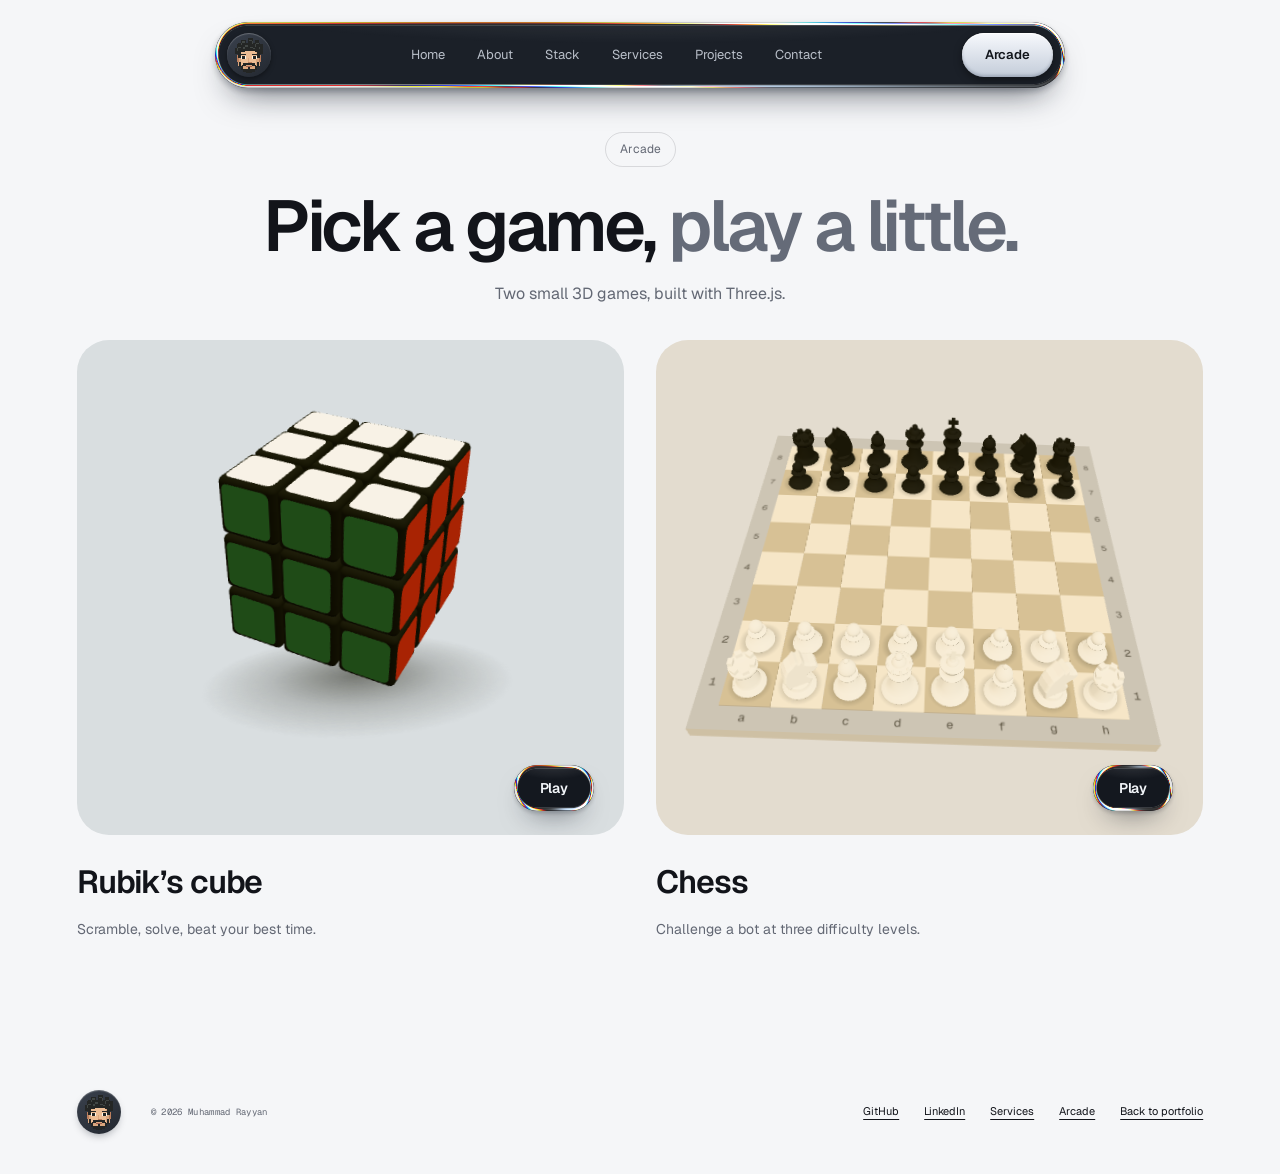
==== commit fedb0abd: "Add a magic cursor that points where you move A rotating arrow follows the pointer with a short spri" ====
--- a/arcade/index.html
+++ b/arcade/index.html
@@ -47,6 +47,7 @@
     <script src="/assets/liquid-metal-button.js?v=4" defer></script>
     <script src="/assets/navbar.js?v=3" defer></script>
     <script src="/assets/favicon.js" defer></script>
+    <script src="/assets/magic-cursor.js?v=2" defer></script>
     <script type="module" src="/assets/arcade/index.js"></script>
     <script type="application/ld+json">
       {
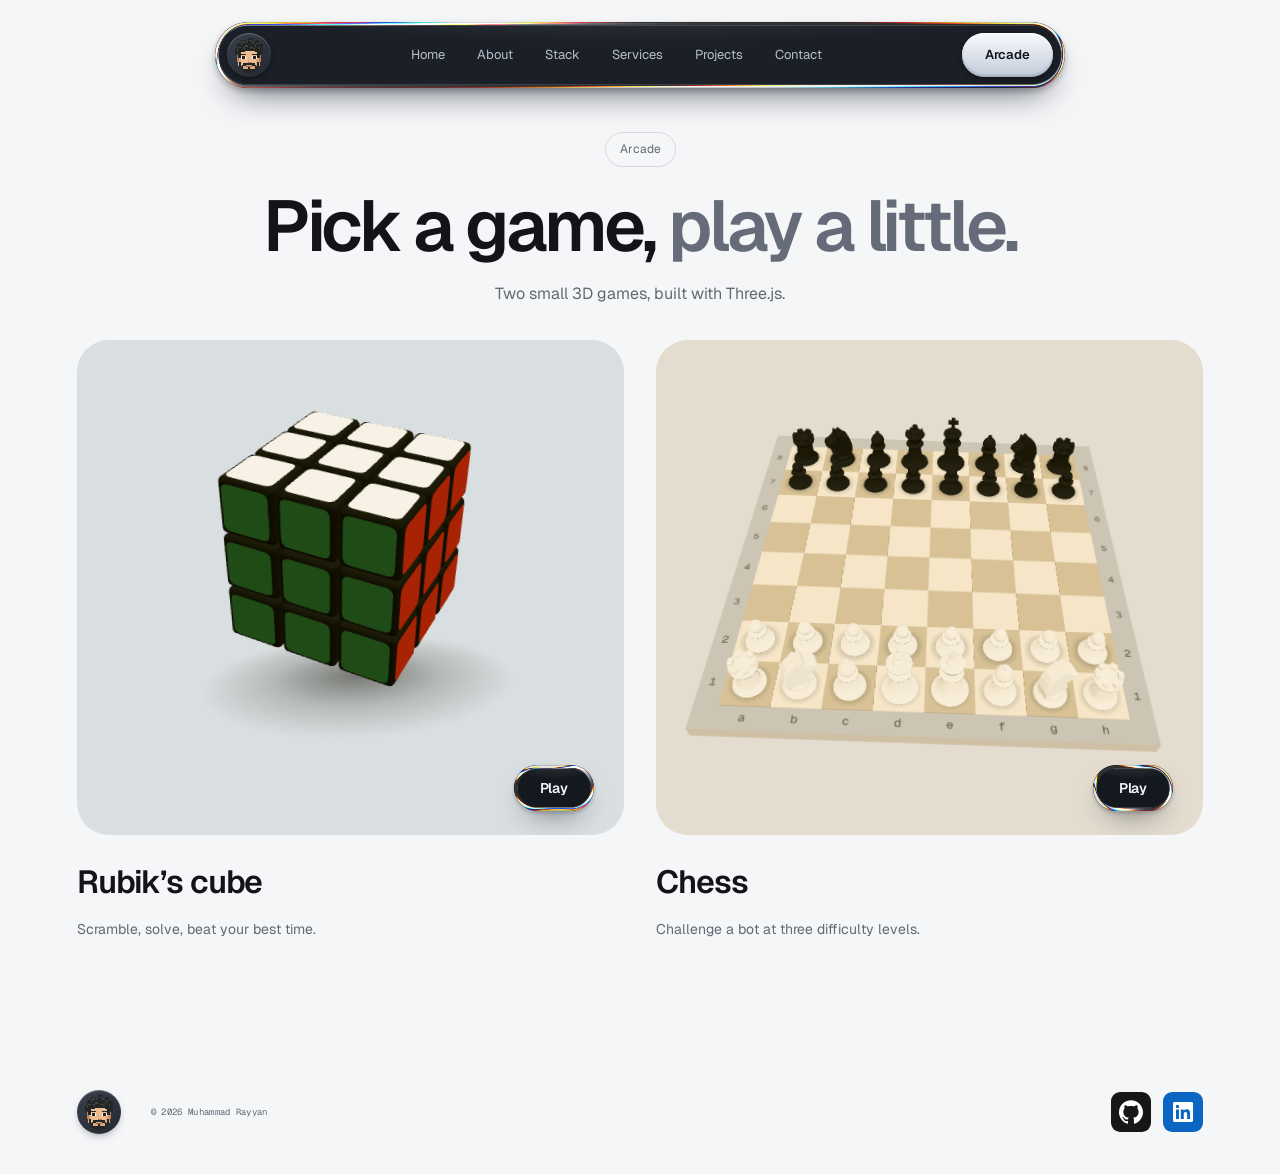
==== commit 76a087a5: "Swap footer GitHub and LinkedIn links for icon tiles and drop the Services, Arcade and Back to top l" ====
--- a/arcade/index.html
+++ b/arcade/index.html
@@ -30,7 +30,7 @@
     <link rel="apple-touch-icon" href="/assets/apple-touch-icon.png?v=3" sizes="180x180" />
     <link rel="preload" href="/assets/fonts/geist-var.woff2" as="font" type="font/woff2" crossorigin />
         <link rel="stylesheet" href="/assets/portfolio.css?v=4" />
-    <link rel="stylesheet" href="/assets/cohesion.css?v=9" />
+    <link rel="stylesheet" href="/assets/cohesion.css?v=12" />
     <link rel="stylesheet" href="/assets/liquid-metal-button.css?v=3" />
     <link rel="stylesheet" href="/assets/navbar.css?v=3" />
     <link rel="stylesheet" href="/assets/arcade/arcade.css?v=4" />
@@ -153,11 +153,8 @@
       <a class="footer-avatar" href="/" aria-label="Muhammad Rayyan, home"><img src="/assets/favicon.svg" alt="" width="44" height="44" /></a>
       <p class="mono">© <span id="year">2026</span> Muhammad Rayyan</p>
       <div>
-        <a href="https://github.com/mrayyan911" target="_blank" rel="noopener noreferrer">GitHub</a
-        ><a href="https://linkedin.com/in/muhammadrayyan911" target="_blank" rel="noopener noreferrer">LinkedIn</a
-        ><a href="/services/">Services</a
-        ><a href="/arcade/">Arcade</a
-        ><a href="/">Back to portfolio</a>
+        <a class="social-icon" href="https://github.com/mrayyan911" target="_blank" rel="noopener noreferrer" aria-label="GitHub"><svg viewBox="0 0 24 24" aria-hidden="true" focusable="false"><rect width="24" height="24" rx="4.5" fill="#181717"/><path transform="translate(4.8 4.8) scale(.6)" fill="#fff" d="M12 .297c-6.63 0-12 5.373-12 12 0 5.303 3.438 9.8 8.205 11.385.6.113.82-.258.82-.577 0-.285-.01-1.04-.015-2.04-3.338.724-4.042-1.61-4.042-1.61C4.422 18.07 3.633 17.7 3.633 17.7c-1.087-.744.084-.729.084-.729 1.205.084 1.838 1.236 1.838 1.236 1.07 1.835 2.809 1.305 3.495.998.108-.776.417-1.305.76-1.605-2.665-.3-5.466-1.332-5.466-5.93 0-1.31.465-2.38 1.235-3.22-.135-.303-.54-1.523.105-3.176 0 0 1.005-.322 3.3 1.23.96-.267 1.98-.399 3-.405 1.02.006 2.04.138 3 .405 2.28-1.552 3.285-1.23 3.285-1.23.645 1.653.24 2.873.12 3.176.765.84 1.23 1.91 1.23 3.22 0 4.61-2.805 5.625-5.475 5.92.42.36.81 1.096.81 2.22 0 1.606-.015 2.896-.015 3.286 0 .315.21.69.825.57C20.565 22.092 24 17.592 24 12.297c0-6.627-5.373-12-12-12"/></svg></a>
+        <a class="social-icon" href="https://linkedin.com/in/muhammadrayyan911" target="_blank" rel="noopener noreferrer" aria-label="LinkedIn"><svg viewBox="0 0 1024 1024" aria-hidden="true" focusable="false"><rect width="1024" height="1024" rx="190" fill="#0a66c2"/><path fill="#fff" d="M693.05 693.16h-76v-119c0-28.39-.58-64.92-39.59-64.92-39.61 0-45.66 30.89-45.66 62.82v121.1h-76V448.38h73v33.37h1c10.2-19.24 35-39.54 72-39.54 77 0 91.21 50.66 91.21 116.6v134.35Zm-323-278.28a44.12 44.12 0 1 1 44.12-44.14 44.07 44.07 0 0 1-44.09 44.14Zm38.09 278.28H332V448.38h76.18ZM731.06 256h-437.2c-20.93 0-37.86 16.54-37.86 37v439c0 20.43 16.93 37 37.86 37H731c20.9 0 38-16.52 38-37V293c0-20.41-17.1-37-38-37Z"/></svg></a>
       </div>
     </footer>
   </body>
--- a/assets/portfolio.css
+++ b/assets/portfolio.css
@@ -859,6 +859,10 @@
   position: relative;
 }
 .mail-note {
+  --note-back: #1b4d41;
+  --note-front: var(--accent);
+  --note-flap: #34806d;
+  --note-ink: #174238;
   position: absolute;
   right: 0;
   bottom: 0;
--- a/assets/cohesion.css
+++ b/assets/cohesion.css
@@ -279,18 +279,18 @@
 /* "Don't press this": an arcade key above Copy email that drops the page into a pile (assets/gravity.js).
    The red face sits on a darker base; pressing sinks the face onto the base and sweeps a shine across it. */
 .gravity-button {
-  --depth: 6px;
+  --depth: 6px; --key-top: #ef6048; --key-bottom: #c8301b; --key-base: #7a1c10;
   position: relative; display: inline-block; padding: 0 0 var(--depth); margin-bottom: 10px; border: 0; border-radius: 999px;
   background: none; color: #fff; font-size: 14px; font-weight: 700; letter-spacing: -.01em; white-space: nowrap;
 }
 .gravity-button[hidden] { display: none; }
 .gravity-button::before {
-  content: ''; position: absolute; inset: var(--depth) 0 0; border-radius: inherit; background: #7a1c10;
+  content: ''; position: absolute; inset: var(--depth) 0 0; border-radius: inherit; background: var(--key-base);
   box-shadow: 0 0 0 2px var(--ink), 0 14px 20px -10px #1e2a42a6;
 }
 .gravity-face {
   position: relative; display: block; overflow: hidden; padding: 13px 24px; border-radius: inherit;
-  background: linear-gradient(180deg, #d9533a, var(--accent));
+  background: linear-gradient(180deg, var(--key-top), var(--key-bottom));
   box-shadow: 0 0 0 2px var(--ink), inset 0 2px 0 #ffffff4d, inset 0 -3px 0 #00000026;
   transition: transform .14s cubic-bezier(.3, 1.5, .5, 1);
 }
@@ -302,7 +302,7 @@
 .gravity-button:hover .gravity-face { transform: translateY(-2px); }
 .gravity-button:active .gravity-face { transform: translateY(calc(var(--depth) - 1px)); transition-duration: .06s; }
 .gravity-button[data-shine] .gravity-face::after { animation: gravity-shine .55s cubic-bezier(.2, .7, .3, 1); }
-.gravity-button:focus-visible { outline: 2px solid var(--accent); outline-offset: 5px; }
+.gravity-button:focus-visible { outline: 2px solid var(--key-bottom); outline-offset: 5px; }
 @keyframes gravity-shine { to { transform: translateX(380%) skewX(-22deg); } }
 .gravity-restore {
   position: fixed; z-index: 2000; top: calc(18px + env(safe-area-inset-top, 0px)); left: 50%; transform: translateX(-50%);
@@ -311,3 +311,8 @@
 }
 .gravity-restore:hover { background: var(--accent); }
 .gravity-restore:focus-visible { outline: 2px solid var(--accent); outline-offset: 4px; }
+.cohesion .site-footer > div { align-items: center; justify-content: flex-start; gap: 12px; }
+.cohesion .site-footer .social-icon { display: inline-grid; place-items: center; width: 40px; height: 40px; min-height: 0; text-decoration: none; transition: transform .2s; }
+.cohesion .site-footer .social-icon svg { width: 40px; height: 40px; border-radius: 9px; }
+.cohesion .site-footer .social-icon:hover { transform: translateY(-2px); }
+.cohesion .site-footer .social-icon:focus-visible { outline: 2px solid var(--accent); outline-offset: 3px; border-radius: 9px; }
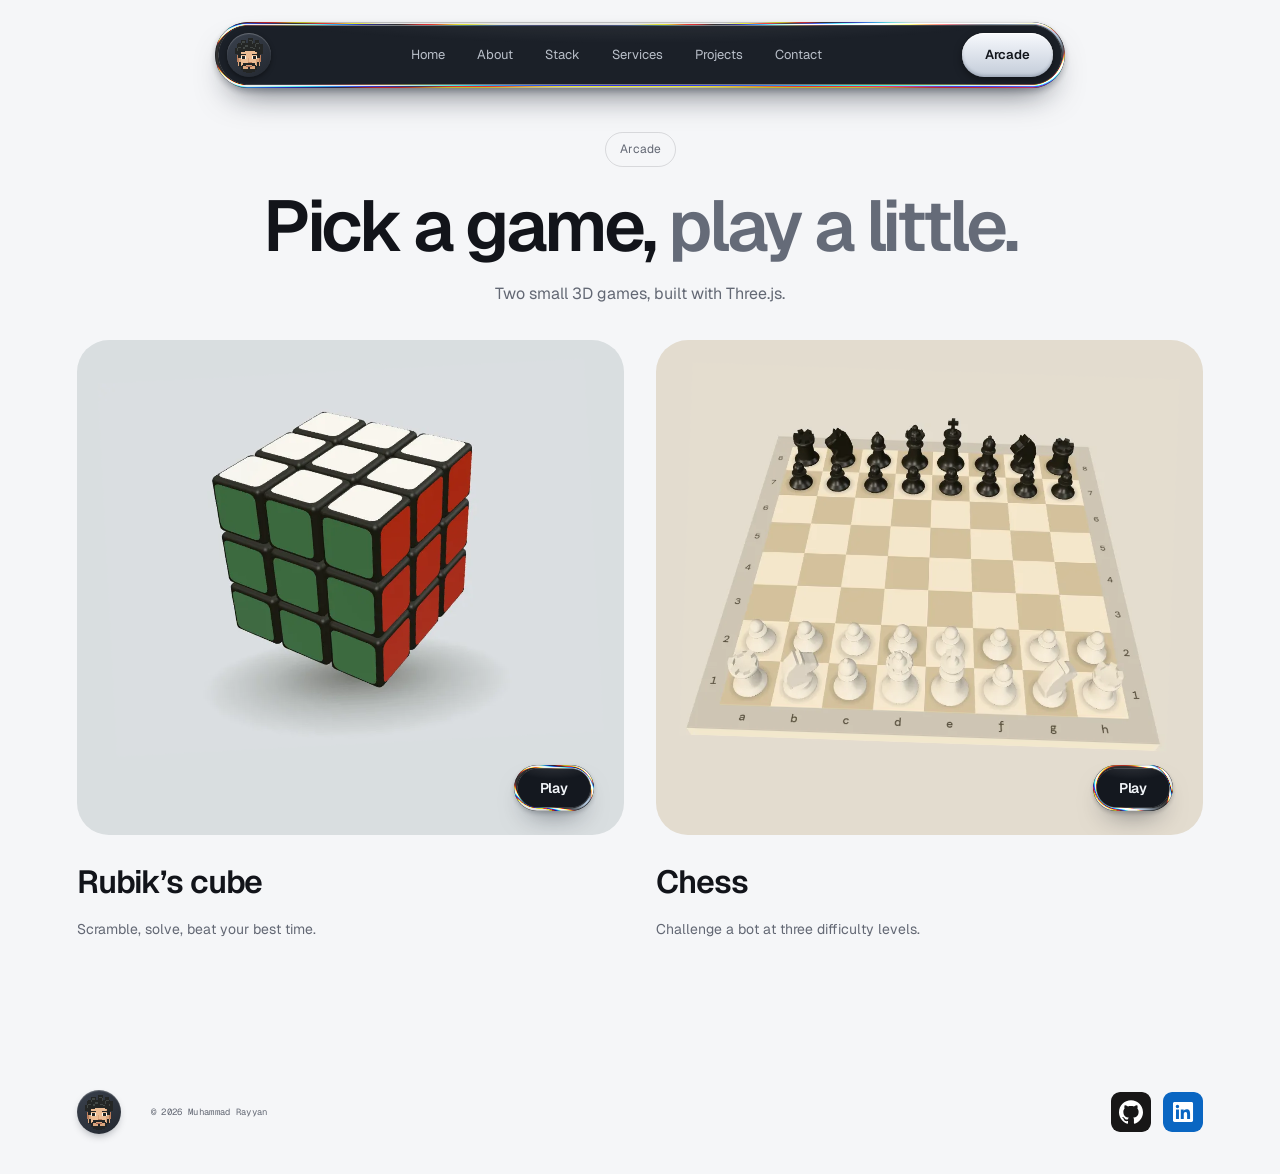
==== commit bf76eb10: "Drop the 404 footer links and keep the copyright beside the avatar on mobile across all pages" ====
--- a/arcade/index.html
+++ b/arcade/index.html
@@ -29,7 +29,7 @@
     <link id="favicon" rel="icon" href="/assets/favicon-avatar.png?v=3" type="image/png" sizes="32x32" />
     <link rel="apple-touch-icon" href="/assets/apple-touch-icon.png?v=3" sizes="180x180" />
     <link rel="preload" href="/assets/fonts/geist-var.woff2" as="font" type="font/woff2" crossorigin />
-        <link rel="stylesheet" href="/assets/portfolio.css?v=4" />
+        <link rel="stylesheet" href="/assets/portfolio.css?v=5" />
     <link rel="stylesheet" href="/assets/cohesion.css?v=12" />
     <link rel="stylesheet" href="/assets/liquid-metal-button.css?v=3" />
     <link rel="stylesheet" href="/assets/navbar.css?v=3" />
--- a/assets/portfolio.css
+++ b/assets/portfolio.css
@@ -1350,7 +1350,6 @@
     padding-block: 28px;
   }
   .site-footer > .mono {
-    margin-left: auto;
     font-size: 8px;
   }
   .site-footer > div {
